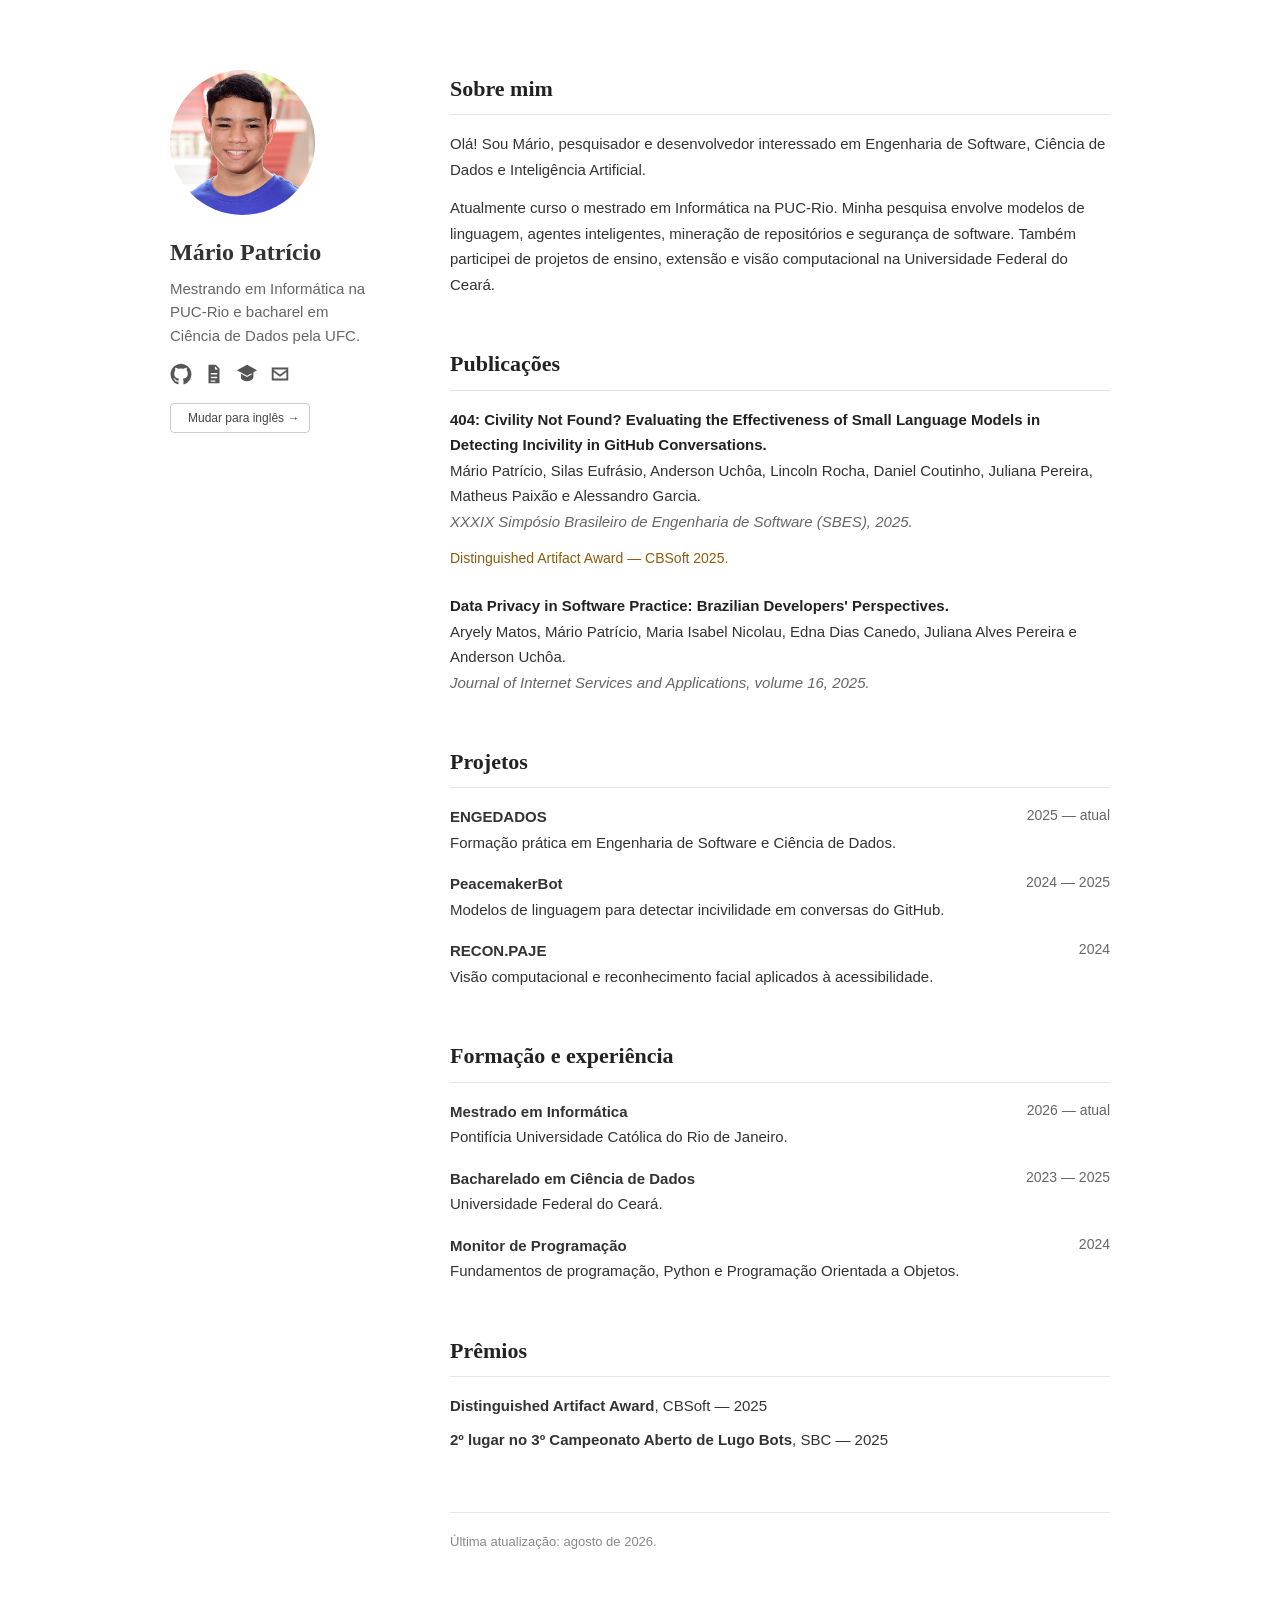
==== index.html @ 9e2ba88b "add personal website" ====
<!doctype html><html lang="pt-BR"><head><meta charset="UTF-8"><meta name="viewport" content="width=device-width,initial-scale=1"><meta name="description" content="Página acadêmica de Mário Patrício — Engenharia de Software, Ciência de Dados e Inteligência Artificial."><meta property="og:title" content="Mário Patrício"><meta property="og:description" content="Pesquisa em Engenharia de Software, Ciência de Dados e Inteligência Artificial."><meta property="og:type" content="website"><meta property="og:image" content="https://avatars.githubusercontent.com/u/122322631?v=4"><title>Mário Patrício</title><link rel="stylesheet" href="styles.css"></head><body>
<a class="skip-link" href="#conteudo">Ir para o conteúdo</a><div class="page"><aside class="profile"><img src="https://avatars.githubusercontent.com/u/122322631?v=4" alt="Mário Patrício"><h1>Mário Patrício</h1><p>Mestrando em Informática na PUC-Rio e bacharel em Ciência de Dados pela UFC.</p>
<nav class="social-links" aria-label="Contato e perfis"><a href="https://github.com/MarioJOP" target="_blank" rel="noreferrer" title="GitHub" aria-label="GitHub"><svg viewBox="0 0 24 24" aria-hidden="true"><path d="M12 .7a11.5 11.5 0 0 0-3.6 22.4c.6.1.8-.2.8-.6v-2.2c-3.3.7-4-1.4-4-1.4-.5-1.4-1.3-1.7-1.3-1.7-1.1-.7.1-.7.1-.7 1.2.1 1.8 1.2 1.8 1.2 1.1 1.8 2.8 1.3 3.5 1 .1-.8.4-1.3.8-1.6-2.7-.3-5.5-1.3-5.5-5.7 0-1.3.5-2.3 1.2-3.1-.1-.3-.5-1.6.1-3.1 0 0 1-.3 3.2 1.2a11 11 0 0 1 5.8 0c2.2-1.5 3.2-1.2 3.2-1.2.6 1.5.2 2.8.1 3.1.8.8 1.2 1.8 1.2 3.1 0 4.4-2.8 5.4-5.5 5.7.4.4.8 1.1.8 2.2v3.2c0 .4.2.7.8.6A11.5 11.5 0 0 0 12 .7Z"/></svg></a><a href="http://lattes.cnpq.br/2227344571389690" target="_blank" rel="noreferrer" title="Currículo Lattes" aria-label="Currículo Lattes"><svg viewBox="0 0 24 24" aria-hidden="true"><path d="M6 2h8l4 4v16H6V2Zm7 1.5V7h3.5L13 3.5ZM8.5 11v1.5h7V11h-7Zm0 4v1.5h7V15h-7Zm0 4v1.5h5V19h-5Z"/></svg></a><a href="https://scholar.google.com.br/citations?user=o0-w3YAAAAAJ&amp;hl=pt-BR" target="_blank" rel="noreferrer" title="Google Scholar" aria-label="Google Scholar"><svg viewBox="0 0 24 24" aria-hidden="true"><path d="m12 2 11 6-4 2.2V16h-2v-4.7L12 14 1 8l11-6Zm-6.5 9.8L12 15.3l6.5-3.5V17c-1.7 2-3.9 3-6.5 3s-4.8-1-6.5-3v-5.2Z"/></svg></a><a href="mailto:mariopatricio599@gmail.com" title="E-mail" aria-label="Enviar e-mail"><svg viewBox="0 0 24 24" aria-hidden="true"><path d="M3 5h18v14H3V5Zm2 2v.5l7 5 7-5V7H5Zm14 10V9.9l-7 5-7-5V17h14Z"/></svg></a></nav><a class="language" href="en/index.html" lang="en">English version</a></aside>
<main id="conteudo"><section><h2>Sobre mim</h2><p>Olá! Sou Mário, pesquisador e desenvolvedor interessado em Engenharia de Software, Ciência de Dados e Inteligência Artificial.</p><p>Atualmente curso o mestrado em Informática na PUC-Rio. Minha pesquisa envolve modelos de linguagem, agentes inteligentes, mineração de repositórios e segurança de software. Também participei de projetos de ensino, extensão e visão computacional na Universidade Federal do Ceará.</p></section>
<section><h2>Publicações</h2><article class="item"><p><strong>404: Civility Not Found? Evaluating the Effectiveness of Small Language Models in Detecting Incivility in GitHub Conversations.</strong><br>Mário Patrício, Silas Eufrásio, Anderson Uchôa, Lincoln Rocha, Daniel Coutinho, Juliana Pereira, Matheus Paixão e Alessandro Garcia.<br><em>XXXIX Simpósio Brasileiro de Engenharia de Software (SBES), 2025.</em></p><p class="note">Distinguished Artifact Award — CBSoft 2025.</p></article><article class="item"><p><strong>Data Privacy in Software Practice: Brazilian Developers' Perspectives.</strong><br>Aryely Matos, Mário Patrício, Maria Isabel Nicolau, Edna Dias Canedo, Juliana Alves Pereira e Anderson Uchôa.<br><em>Journal of Internet Services and Applications, volume 16, 2025.</em></p></article></section>
<section><h2>Projetos</h2><ul class="entries"><li><strong>ENGEDADOS</strong> <span>2025 — atual</span><br>Formação prática em Engenharia de Software e Ciência de Dados.</li><li><strong>PeacemakerBot</strong> <span>2024 — 2025</span><br>Modelos de linguagem para detectar incivilidade em conversas do GitHub.</li><li><strong>RECON.PAJE</strong> <span>2024</span><br>Visão computacional e reconhecimento facial aplicados à acessibilidade.</li></ul></section>
<section><h2>Formação e experiência</h2><ul class="entries"><li><strong>Mestrado em Informática</strong> <span>2026 — atual</span><br>Pontifícia Universidade Católica do Rio de Janeiro.</li><li><strong>Bacharelado em Ciência de Dados</strong> <span>2023 — 2025</span><br>Universidade Federal do Ceará.</li><li><strong>Monitor de Programação</strong> <span>2024</span><br>Fundamentos de programação, Python e Programação Orientada a Objetos.</li></ul></section><section><h2>Prêmios</h2><ul class="entries compact"><li><strong>Distinguished Artifact Award</strong>, CBSoft — 2025</li><li><strong>2º lugar no 3º Campeonato Aberto de Lugo Bots</strong>, SBC — 2025</li></ul></section><footer>Última atualização: agosto de 2026.</footer></main></div></body></html>
---- styles.css ----
:root{--text:#333;--muted:#666;--line:#e5e5e5;--link:#276999}*{box-sizing:border-box}body{margin:0;background:#fff;color:var(--text);font-family:-apple-system,BlinkMacSystemFont,"Segoe UI",Arial,sans-serif;font-size:15px;line-height:1.7}a{color:var(--link);text-decoration:none}a:hover{text-decoration:underline}.skip-link{position:absolute;left:-9999px}.skip-link:focus{left:1rem;top:1rem;background:#fff;padding:.5rem}.page{width:min(940px,calc(100% - 40px));margin:70px auto;display:grid;grid-template-columns:210px 1fr;gap:70px;align-items:start}.profile{position:sticky;top:50px}.profile>img{content:url("data/JER_8823_corte.jpg");display:block;width:145px;height:145px;border-radius:50%;object-fit:cover;margin-bottom:22px}.profile h1{margin:0 0 10px;font-family:Georgia,"Times New Roman",serif;font-size:24px;line-height:1.25}.profile p{color:var(--muted);line-height:1.55;margin:0 0 16px}.social-links{display:flex;align-items:center;gap:11px}.social-links a{display:inline-flex;width:22px;height:22px;color:#555}.social-links a:hover{color:var(--link);text-decoration:none}.social-links svg{width:100%;height:100%;fill:currentColor}.language{display:inline-flex;align-items:center;gap:7px;margin-top:18px;padding:7px 10px;border:1px solid #ccc;border-radius:4px;background:#fff;color:#444;font-size:0;line-height:1.2;cursor:pointer}.language::after{content:"Mudar para inglês  →";font-size:12px;font-weight:500}.language:hover{border-color:var(--link);color:var(--link);background:#f8fafb;text-decoration:none}.language:focus-visible{outline:2px solid var(--link);outline-offset:2px}html[lang="en"] .language::after{content:"Switch to Portuguese  →"}main{min-width:0}section{margin-bottom:48px}h2{margin:0 0 16px;padding-bottom:7px;border-bottom:1px solid var(--line);font-family:Georgia,"Times New Roman",serif;font-size:22px;color:#222}p{margin:0 0 13px}.item{margin-bottom:22px}.item strong{color:#222}.item em{color:var(--muted)}.note{color:#8a5c10;font-size:14px}ul{margin:0;padding-left:20px}li{margin-bottom:13px}.entries{list-style:none;padding:0}.entries li{margin-bottom:16px}.entries span{float:right;color:var(--muted);font-size:14px}.entries.compact li{margin-bottom:8px}footer{margin-top:60px;padding-top:18px;border-top:1px solid var(--line);color:#888;font-size:13px}@media(max-width:700px){.page{margin:35px auto;grid-template-columns:1fr;gap:45px}.profile{position:static}.profile>img{width:120px;height:120px}}@media(max-width:430px){.page{width:min(100% - 28px,940px)}.entries span{float:none;display:block}}
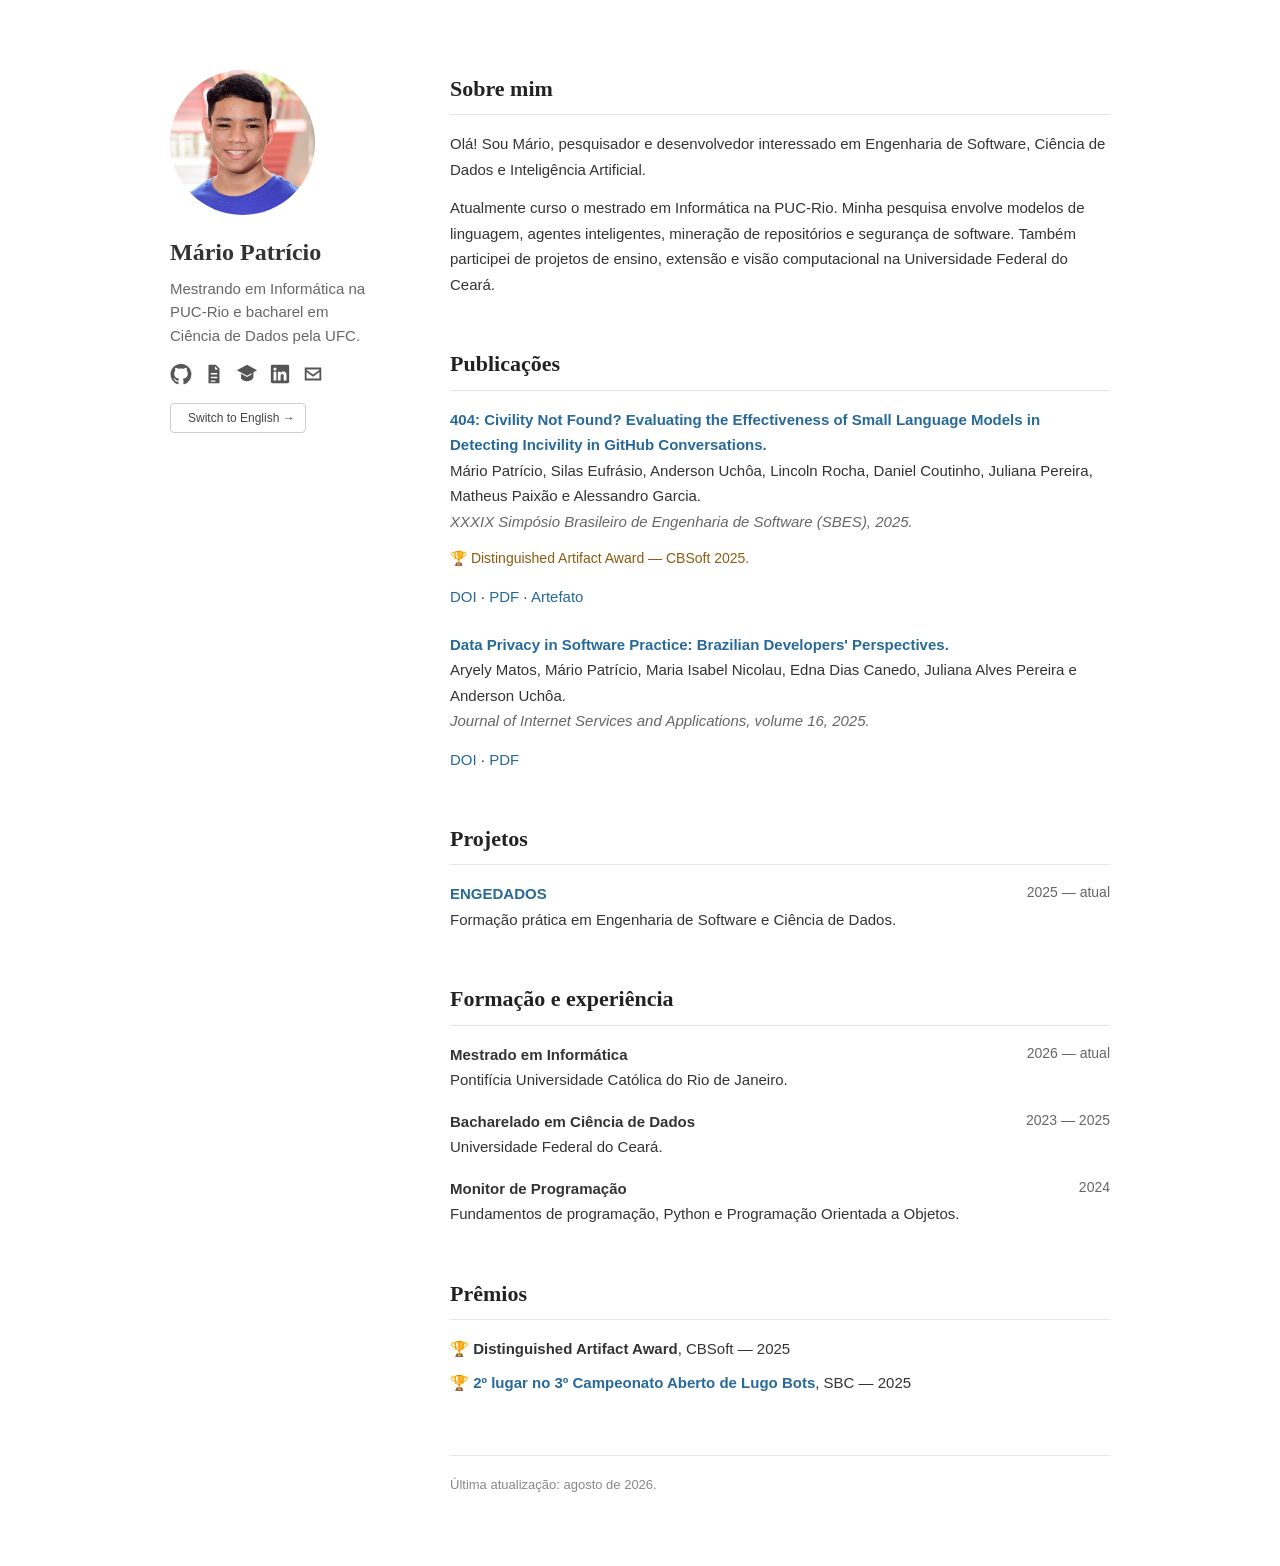
==== commit e708ef66: "Add LinkedIn profile link Co-Authored-By: Claude Opus 5 <noreply@anthropic.com>" ====
--- a/index.html
+++ b/index.html
@@ -1,7 +1,7 @@
 <!doctype html><html lang="pt-BR"><head><meta charset="UTF-8"><meta name="viewport" content="width=device-width,initial-scale=1"><meta name="description" content="Página acadêmica de Mário Patrício — Engenharia de Software, Ciência de Dados e Inteligência Artificial."><meta property="og:title" content="Mário Patrício"><meta property="og:description" content="Pesquisa em Engenharia de Software, Ciência de Dados e Inteligência Artificial."><meta property="og:type" content="website"><meta property="og:image" content="https://avatars.githubusercontent.com/u/122322631?v=4"><title>Mário Patrício</title><link rel="stylesheet" href="styles.css"></head><body>
 <a class="skip-link" href="#conteudo">Ir para o conteúdo</a><div class="page"><aside class="profile"><img src="https://avatars.githubusercontent.com/u/122322631?v=4" alt="Mário Patrício"><h1>Mário Patrício</h1><p>Mestrando em Informática na PUC-Rio e bacharel em Ciência de Dados pela UFC.</p>
-<nav class="social-links" aria-label="Contato e perfis"><a href="https://github.com/MarioJOP" target="_blank" rel="noreferrer" title="GitHub" aria-label="GitHub"><svg viewBox="0 0 24 24" aria-hidden="true"><path d="M12 .7a11.5 11.5 0 0 0-3.6 22.4c.6.1.8-.2.8-.6v-2.2c-3.3.7-4-1.4-4-1.4-.5-1.4-1.3-1.7-1.3-1.7-1.1-.7.1-.7.1-.7 1.2.1 1.8 1.2 1.8 1.2 1.1 1.8 2.8 1.3 3.5 1 .1-.8.4-1.3.8-1.6-2.7-.3-5.5-1.3-5.5-5.7 0-1.3.5-2.3 1.2-3.1-.1-.3-.5-1.6.1-3.1 0 0 1-.3 3.2 1.2a11 11 0 0 1 5.8 0c2.2-1.5 3.2-1.2 3.2-1.2.6 1.5.2 2.8.1 3.1.8.8 1.2 1.8 1.2 3.1 0 4.4-2.8 5.4-5.5 5.7.4.4.8 1.1.8 2.2v3.2c0 .4.2.7.8.6A11.5 11.5 0 0 0 12 .7Z"/></svg></a><a href="http://lattes.cnpq.br/2227344571389690" target="_blank" rel="noreferrer" title="Currículo Lattes" aria-label="Currículo Lattes"><svg viewBox="0 0 24 24" aria-hidden="true"><path d="M6 2h8l4 4v16H6V2Zm7 1.5V7h3.5L13 3.5ZM8.5 11v1.5h7V11h-7Zm0 4v1.5h7V15h-7Zm0 4v1.5h5V19h-5Z"/></svg></a><a href="https://scholar.google.com.br/citations?user=o0-w3YAAAAAJ&amp;hl=pt-BR" target="_blank" rel="noreferrer" title="Google Scholar" aria-label="Google Scholar"><svg viewBox="0 0 24 24" aria-hidden="true"><path d="m12 2 11 6-4 2.2V16h-2v-4.7L12 14 1 8l11-6Zm-6.5 9.8L12 15.3l6.5-3.5V17c-1.7 2-3.9 3-6.5 3s-4.8-1-6.5-3v-5.2Z"/></svg></a><a href="mailto:mariopatricio599@gmail.com" title="E-mail" aria-label="Enviar e-mail"><svg viewBox="0 0 24 24" aria-hidden="true"><path d="M3 5h18v14H3V5Zm2 2v.5l7 5 7-5V7H5Zm14 10V9.9l-7 5-7-5V17h14Z"/></svg></a></nav><a class="language" href="en/index.html" lang="en">English version</a></aside>
+<nav class="social-links" aria-label="Contato e perfis"><a href="https://github.com/MarioJOP" target="_blank" rel="noreferrer" title="GitHub" aria-label="GitHub"><svg viewBox="0 0 24 24" aria-hidden="true"><path d="M12 .7a11.5 11.5 0 0 0-3.6 22.4c.6.1.8-.2.8-.6v-2.2c-3.3.7-4-1.4-4-1.4-.5-1.4-1.3-1.7-1.3-1.7-1.1-.7.1-.7.1-.7 1.2.1 1.8 1.2 1.8 1.2 1.1 1.8 2.8 1.3 3.5 1 .1-.8.4-1.3.8-1.6-2.7-.3-5.5-1.3-5.5-5.7 0-1.3.5-2.3 1.2-3.1-.1-.3-.5-1.6.1-3.1 0 0 1-.3 3.2 1.2a11 11 0 0 1 5.8 0c2.2-1.5 3.2-1.2 3.2-1.2.6 1.5.2 2.8.1 3.1.8.8 1.2 1.8 1.2 3.1 0 4.4-2.8 5.4-5.5 5.7.4.4.8 1.1.8 2.2v3.2c0 .4.2.7.8.6A11.5 11.5 0 0 0 12 .7Z"/></svg></a><a href="http://lattes.cnpq.br/2227344571389690" target="_blank" rel="noreferrer" title="Currículo Lattes" aria-label="Currículo Lattes"><svg viewBox="0 0 24 24" aria-hidden="true"><path d="M6 2h8l4 4v16H6V2Zm7 1.5V7h3.5L13 3.5ZM8.5 11v1.5h7V11h-7Zm0 4v1.5h7V15h-7Zm0 4v1.5h5V19h-5Z"/></svg></a><a href="https://scholar.google.com.br/citations?user=o0-w3YAAAAAJ&amp;hl=pt-BR" target="_blank" rel="noreferrer" title="Google Scholar" aria-label="Google Scholar"><svg viewBox="0 0 24 24" aria-hidden="true"><path d="m12 2 11 6-4 2.2V16h-2v-4.7L12 14 1 8l11-6Zm-6.5 9.8L12 15.3l6.5-3.5V17c-1.7 2-3.9 3-6.5 3s-4.8-1-6.5-3v-5.2Z"/></svg></a><a href="https://www.linkedin.com/in/marioopj47852/" target="_blank" rel="noreferrer" title="LinkedIn" aria-label="LinkedIn"><svg viewBox="0 0 24 24" aria-hidden="true"><path d="M20.4 2H3.6A1.6 1.6 0 0 0 2 3.6v16.8A1.6 1.6 0 0 0 3.6 22h16.8a1.6 1.6 0 0 0 1.6-1.6V3.6A1.6 1.6 0 0 0 20.4 2ZM8 19H5V9.5h3V19ZM6.5 8.2a1.7 1.7 0 1 1 0-3.4 1.7 1.7 0 0 1 0 3.4ZM19 19h-3v-4.6c0-1.1 0-2.5-1.5-2.5S12.7 13 12.7 14.3V19h-3V9.5h2.9v1.3h.1a3.2 3.2 0 0 1 2.8-1.5c3 0 3.6 2 3.6 4.5V19Z"/></svg></a><a href="mailto:mariopatricio599@gmail.com" title="E-mail" aria-label="Enviar e-mail"><svg viewBox="0 0 24 24" aria-hidden="true"><path d="M3 5h18v14H3V5Zm2 2v.5l7 5 7-5V7H5Zm14 10V9.9l-7 5-7-5V17h14Z"/></svg></a></nav><a class="language" href="en/index.html" lang="en">English version</a></aside>
 <main id="conteudo"><section><h2>Sobre mim</h2><p>Olá! Sou Mário, pesquisador e desenvolvedor interessado em Engenharia de Software, Ciência de Dados e Inteligência Artificial.</p><p>Atualmente curso o mestrado em Informática na PUC-Rio. Minha pesquisa envolve modelos de linguagem, agentes inteligentes, mineração de repositórios e segurança de software. Também participei de projetos de ensino, extensão e visão computacional na Universidade Federal do Ceará.</p></section>
-<section><h2>Publicações</h2><article class="item"><p><strong>404: Civility Not Found? Evaluating the Effectiveness of Small Language Models in Detecting Incivility in GitHub Conversations.</strong><br>Mário Patrício, Silas Eufrásio, Anderson Uchôa, Lincoln Rocha, Daniel Coutinho, Juliana Pereira, Matheus Paixão e Alessandro Garcia.<br><em>XXXIX Simpósio Brasileiro de Engenharia de Software (SBES), 2025.</em></p><p class="note">Distinguished Artifact Award — CBSoft 2025.</p></article><article class="item"><p><strong>Data Privacy in Software Practice: Brazilian Developers' Perspectives.</strong><br>Aryely Matos, Mário Patrício, Maria Isabel Nicolau, Edna Dias Canedo, Juliana Alves Pereira e Anderson Uchôa.<br><em>Journal of Internet Services and Applications, volume 16, 2025.</em></p></article></section>
-<section><h2>Projetos</h2><ul class="entries"><li><strong>ENGEDADOS</strong> <span>2025 — atual</span><br>Formação prática em Engenharia de Software e Ciência de Dados.</li><li><strong>PeacemakerBot</strong> <span>2024 — 2025</span><br>Modelos de linguagem para detectar incivilidade em conversas do GitHub.</li><li><strong>RECON.PAJE</strong> <span>2024</span><br>Visão computacional e reconhecimento facial aplicados à acessibilidade.</li></ul></section>
-<section><h2>Formação e experiência</h2><ul class="entries"><li><strong>Mestrado em Informática</strong> <span>2026 — atual</span><br>Pontifícia Universidade Católica do Rio de Janeiro.</li><li><strong>Bacharelado em Ciência de Dados</strong> <span>2023 — 2025</span><br>Universidade Federal do Ceará.</li><li><strong>Monitor de Programação</strong> <span>2024</span><br>Fundamentos de programação, Python e Programação Orientada a Objetos.</li></ul></section><section><h2>Prêmios</h2><ul class="entries compact"><li><strong>Distinguished Artifact Award</strong>, CBSoft — 2025</li><li><strong>2º lugar no 3º Campeonato Aberto de Lugo Bots</strong>, SBC — 2025</li></ul></section><footer>Última atualização: agosto de 2026.</footer></main></div></body></html>
+<section><h2>Publicações</h2><article class="item"><p><strong><a href="https://doi.org/10.5753/sbes.2025.9933" target="_blank" rel="noreferrer">404: Civility Not Found? Evaluating the Effectiveness of Small Language Models in Detecting Incivility in GitHub Conversations.</a></strong><br>Mário Patrício, Silas Eufrásio, Anderson Uchôa, Lincoln Rocha, Daniel Coutinho, Juliana Pereira, Matheus Paixão e Alessandro Garcia.<br><em>XXXIX Simpósio Brasileiro de Engenharia de Software (SBES), 2025.</em></p><p class="note">🏆 Distinguished Artifact Award — CBSoft 2025.</p><p class="links"><a href="https://doi.org/10.5753/sbes.2025.9933" target="_blank" rel="noreferrer">DOI</a> · <a href="https://sol.sbc.org.br/index.php/sbes/article/download/37008/36793" target="_blank" rel="noreferrer">PDF</a> · <a href="https://doi.org/10.5281/zenodo.16998718" target="_blank" rel="noreferrer">Artefato</a></p></article><article class="item"><p><strong><a href="https://doi.org/10.5753/jisa.2025.5302" target="_blank" rel="noreferrer">Data Privacy in Software Practice: Brazilian Developers' Perspectives.</a></strong><br>Aryely Matos, Mário Patrício, Maria Isabel Nicolau, Edna Dias Canedo, Juliana Alves Pereira e Anderson Uchôa.<br><em>Journal of Internet Services and Applications, volume 16, 2025.</em></p><p class="links"><a href="https://doi.org/10.5753/jisa.2025.5302" target="_blank" rel="noreferrer">DOI</a> · <a href="https://journals-sol.sbc.org.br/index.php/jisa/article/download/5302/3267" target="_blank" rel="noreferrer">PDF</a></p></article></section>
+<section><h2>Projetos</h2><ul class="entries"><li><strong><a href="https://github.com/ENGEDADOS" target="_blank" rel="noreferrer">ENGEDADOS</a></strong> <span>2025 — atual</span><br>Formação prática em Engenharia de Software e Ciência de Dados.</li></ul></section>
+<section><h2>Formação e experiência</h2><ul class="entries"><li><strong>Mestrado em Informática</strong> <span>2026 — atual</span><br>Pontifícia Universidade Católica do Rio de Janeiro.</li><li><strong>Bacharelado em Ciência de Dados</strong> <span>2023 — 2025</span><br>Universidade Federal do Ceará.</li><li><strong>Monitor de Programação</strong> <span>2024</span><br>Fundamentos de programação, Python e Programação Orientada a Objetos.</li></ul></section><section><h2>Prêmios</h2><ul class="entries compact"><li>🏆 <strong>Distinguished Artifact Award</strong>, CBSoft — 2025</li><li>🏆 <strong><a href="https://lugobots.ai/tournaments/2025/open/results" target="_blank" rel="noreferrer">2º lugar no 3º Campeonato Aberto de Lugo Bots</a></strong>, SBC — 2025</li></ul></section><footer>Última atualização: agosto de 2026.</footer></main></div></body></html>
--- a/styles.css
+++ b/styles.css
@@ -1 +1 @@
-:root{--text:#333;--muted:#666;--line:#e5e5e5;--link:#276999}*{box-sizing:border-box}body{margin:0;background:#fff;color:var(--text);font-family:-apple-system,BlinkMacSystemFont,"Segoe UI",Arial,sans-serif;font-size:15px;line-height:1.7}a{color:var(--link);text-decoration:none}a:hover{text-decoration:underline}.skip-link{position:absolute;left:-9999px}.skip-link:focus{left:1rem;top:1rem;background:#fff;padding:.5rem}.page{width:min(940px,calc(100% - 40px));margin:70px auto;display:grid;grid-template-columns:210px 1fr;gap:70px;align-items:start}.profile{position:sticky;top:50px}.profile>img{content:url("data/JER_8823_corte.jpg");display:block;width:145px;height:145px;border-radius:50%;object-fit:cover;margin-bottom:22px}.profile h1{margin:0 0 10px;font-family:Georgia,"Times New Roman",serif;font-size:24px;line-height:1.25}.profile p{color:var(--muted);line-height:1.55;margin:0 0 16px}.social-links{display:flex;align-items:center;gap:11px}.social-links a{display:inline-flex;width:22px;height:22px;color:#555}.social-links a:hover{color:var(--link);text-decoration:none}.social-links svg{width:100%;height:100%;fill:currentColor}.language{display:inline-flex;align-items:center;gap:7px;margin-top:18px;padding:7px 10px;border:1px solid #ccc;border-radius:4px;background:#fff;color:#444;font-size:0;line-height:1.2;cursor:pointer}.language::after{content:"Mudar para inglês  →";font-size:12px;font-weight:500}.language:hover{border-color:var(--link);color:var(--link);background:#f8fafb;text-decoration:none}.language:focus-visible{outline:2px solid var(--link);outline-offset:2px}html[lang="en"] .language::after{content:"Switch to Portuguese  →"}main{min-width:0}section{margin-bottom:48px}h2{margin:0 0 16px;padding-bottom:7px;border-bottom:1px solid var(--line);font-family:Georgia,"Times New Roman",serif;font-size:22px;color:#222}p{margin:0 0 13px}.item{margin-bottom:22px}.item strong{color:#222}.item em{color:var(--muted)}.note{color:#8a5c10;font-size:14px}ul{margin:0;padding-left:20px}li{margin-bottom:13px}.entries{list-style:none;padding:0}.entries li{margin-bottom:16px}.entries span{float:right;color:var(--muted);font-size:14px}.entries.compact li{margin-bottom:8px}footer{margin-top:60px;padding-top:18px;border-top:1px solid var(--line);color:#888;font-size:13px}@media(max-width:700px){.page{margin:35px auto;grid-template-columns:1fr;gap:45px}.profile{position:static}.profile>img{width:120px;height:120px}}@media(max-width:430px){.page{width:min(100% - 28px,940px)}.entries span{float:none;display:block}}
+:root{--text:#333;--muted:#666;--line:#e5e5e5;--link:#276999}*{box-sizing:border-box}body{margin:0;background:#fff;color:var(--text);font-family:-apple-system,BlinkMacSystemFont,"Segoe UI",Arial,sans-serif;font-size:15px;line-height:1.7}a{color:var(--link);text-decoration:none}a:hover{text-decoration:underline}.skip-link{position:absolute;left:-9999px}.skip-link:focus{left:1rem;top:1rem;background:#fff;padding:.5rem}.page{width:min(940px,calc(100% - 40px));margin:70px auto;display:grid;grid-template-columns:210px 1fr;gap:70px;align-items:start}.profile{position:sticky;top:50px}.profile>img{content:url("data/JER_8823_corte.jpg");display:block;width:145px;height:145px;border-radius:50%;object-fit:cover;margin-bottom:22px}.profile h1{margin:0 0 10px;font-family:Georgia,"Times New Roman",serif;font-size:24px;line-height:1.25}.profile p{color:var(--muted);line-height:1.55;margin:0 0 16px}.social-links{display:flex;align-items:center;gap:11px}.social-links a{display:inline-flex;width:22px;height:22px;color:#555}.social-links a:hover{color:var(--link);text-decoration:none}.social-links svg{width:100%;height:100%;fill:currentColor}.language{display:inline-flex;align-items:center;gap:7px;margin-top:18px;padding:7px 10px;border:1px solid #ccc;border-radius:4px;background:#fff;color:#444;font-size:0;line-height:1.2;cursor:pointer}.language::after{content:"Switch to English  →";font-size:12px;font-weight:500}.language:hover{border-color:var(--link);color:var(--link);background:#f8fafb;text-decoration:none}.language:focus-visible{outline:2px solid var(--link);outline-offset:2px}html[lang="en"] .language::after{content:"Mudar para português  →"}main{min-width:0}section{margin-bottom:48px}h2{margin:0 0 16px;padding-bottom:7px;border-bottom:1px solid var(--line);font-family:Georgia,"Times New Roman",serif;font-size:22px;color:#222}p{margin:0 0 13px}.item{margin-bottom:22px}.item strong{color:#222}.item em{color:var(--muted)}.note{color:#8a5c10;font-size:14px}ul{margin:0;padding-left:20px}li{margin-bottom:13px}.entries{list-style:none;padding:0}.entries li{margin-bottom:16px}.entries span{float:right;color:var(--muted);font-size:14px}.entries.compact li{margin-bottom:8px}footer{margin-top:60px;padding-top:18px;border-top:1px solid var(--line);color:#888;font-size:13px}@media(max-width:700px){.page{margin:35px auto;grid-template-columns:1fr;gap:45px}.profile{position:static}.profile>img{width:120px;height:120px}}@media(max-width:430px){.page{width:min(100% - 28px,940px)}.entries span{float:none;display:block}}
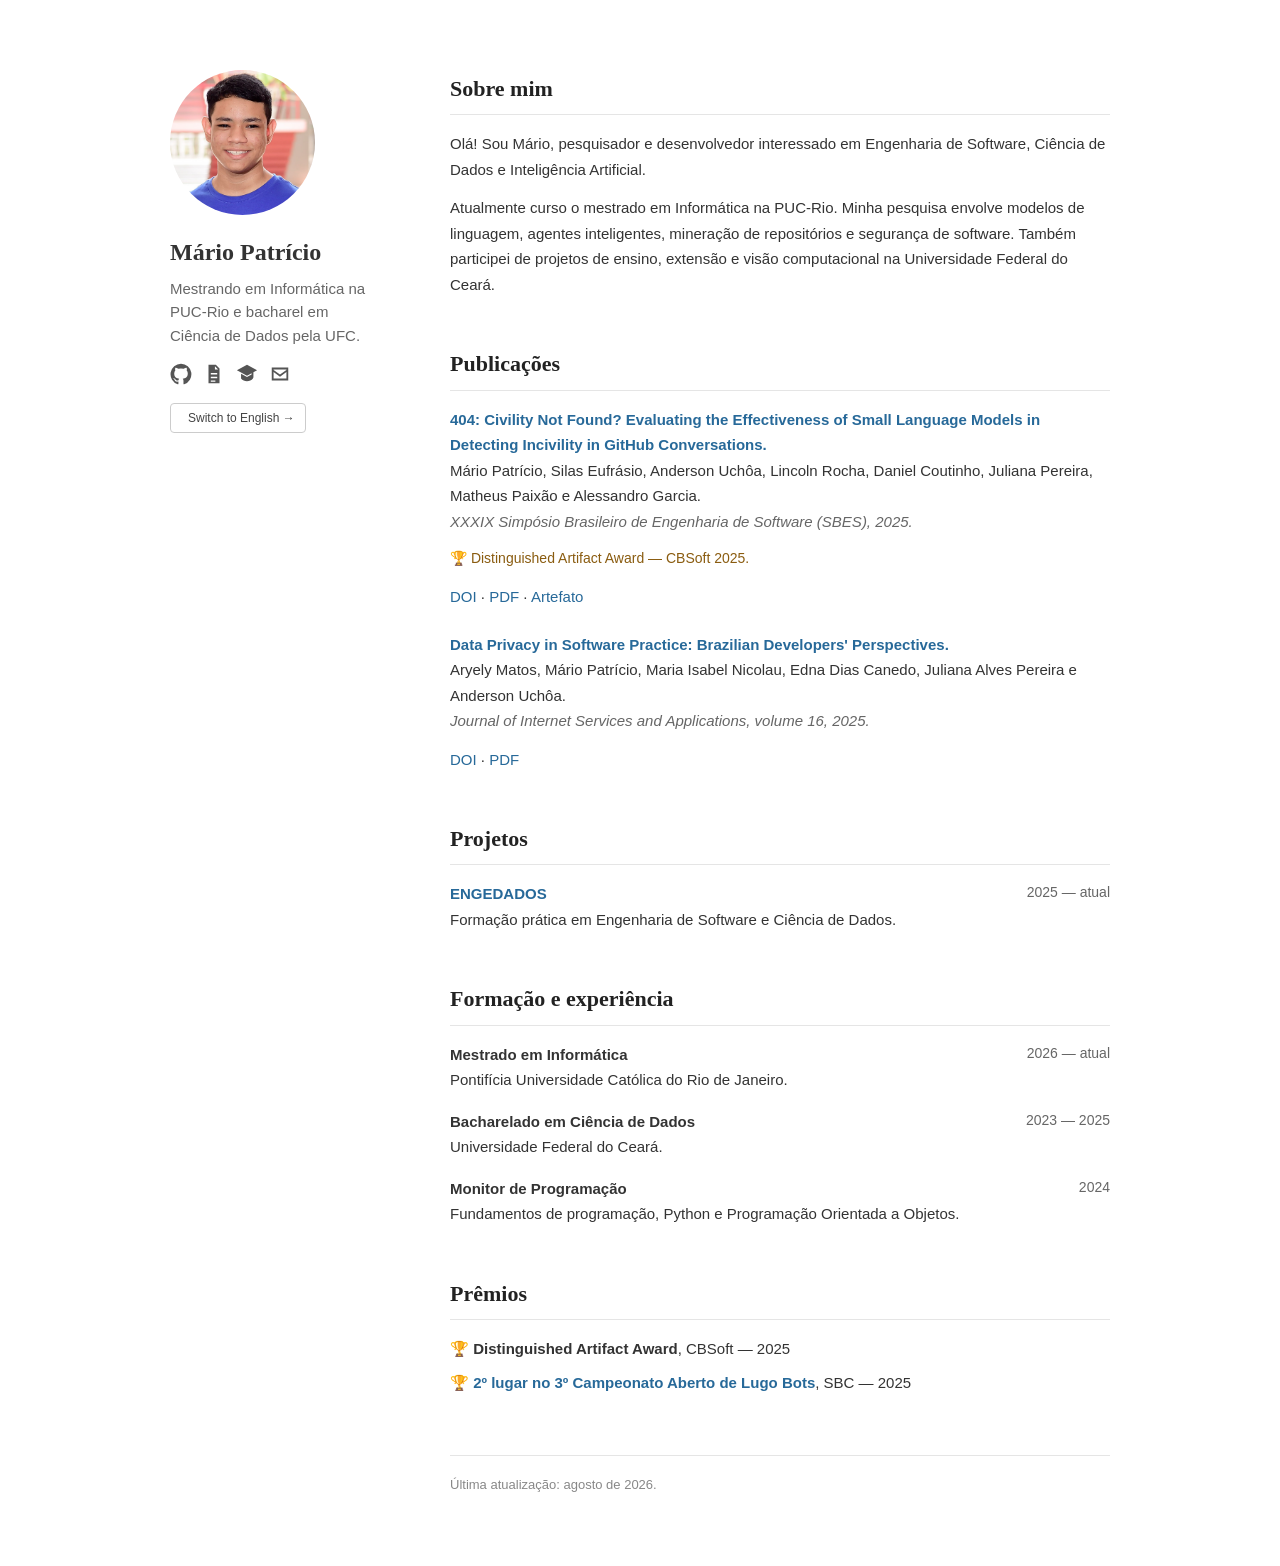
==== commit 938ffda1: "Add trophy emoji to awards Co-Authored-By: Claude Opus 5 <noreply@anthropic.com>" ====
--- a/index.html
+++ b/index.html
@@ -1,6 +1,6 @@
 <!doctype html><html lang="pt-BR"><head><meta charset="UTF-8"><meta name="viewport" content="width=device-width,initial-scale=1"><meta name="description" content="Página acadêmica de Mário Patrício — Engenharia de Software, Ciência de Dados e Inteligência Artificial."><meta property="og:title" content="Mário Patrício"><meta property="og:description" content="Pesquisa em Engenharia de Software, Ciência de Dados e Inteligência Artificial."><meta property="og:type" content="website"><meta property="og:image" content="https://avatars.githubusercontent.com/u/122322631?v=4"><title>Mário Patrício</title><link rel="stylesheet" href="styles.css"></head><body>
 <a class="skip-link" href="#conteudo">Ir para o conteúdo</a><div class="page"><aside class="profile"><img src="https://avatars.githubusercontent.com/u/122322631?v=4" alt="Mário Patrício"><h1>Mário Patrício</h1><p>Mestrando em Informática na PUC-Rio e bacharel em Ciência de Dados pela UFC.</p>
-<nav class="social-links" aria-label="Contato e perfis"><a href="https://github.com/MarioJOP" target="_blank" rel="noreferrer" title="GitHub" aria-label="GitHub"><svg viewBox="0 0 24 24" aria-hidden="true"><path d="M12 .7a11.5 11.5 0 0 0-3.6 22.4c.6.1.8-.2.8-.6v-2.2c-3.3.7-4-1.4-4-1.4-.5-1.4-1.3-1.7-1.3-1.7-1.1-.7.1-.7.1-.7 1.2.1 1.8 1.2 1.8 1.2 1.1 1.8 2.8 1.3 3.5 1 .1-.8.4-1.3.8-1.6-2.7-.3-5.5-1.3-5.5-5.7 0-1.3.5-2.3 1.2-3.1-.1-.3-.5-1.6.1-3.1 0 0 1-.3 3.2 1.2a11 11 0 0 1 5.8 0c2.2-1.5 3.2-1.2 3.2-1.2.6 1.5.2 2.8.1 3.1.8.8 1.2 1.8 1.2 3.1 0 4.4-2.8 5.4-5.5 5.7.4.4.8 1.1.8 2.2v3.2c0 .4.2.7.8.6A11.5 11.5 0 0 0 12 .7Z"/></svg></a><a href="http://lattes.cnpq.br/2227344571389690" target="_blank" rel="noreferrer" title="Currículo Lattes" aria-label="Currículo Lattes"><svg viewBox="0 0 24 24" aria-hidden="true"><path d="M6 2h8l4 4v16H6V2Zm7 1.5V7h3.5L13 3.5ZM8.5 11v1.5h7V11h-7Zm0 4v1.5h7V15h-7Zm0 4v1.5h5V19h-5Z"/></svg></a><a href="https://scholar.google.com.br/citations?user=o0-w3YAAAAAJ&amp;hl=pt-BR" target="_blank" rel="noreferrer" title="Google Scholar" aria-label="Google Scholar"><svg viewBox="0 0 24 24" aria-hidden="true"><path d="m12 2 11 6-4 2.2V16h-2v-4.7L12 14 1 8l11-6Zm-6.5 9.8L12 15.3l6.5-3.5V17c-1.7 2-3.9 3-6.5 3s-4.8-1-6.5-3v-5.2Z"/></svg></a><a href="https://www.linkedin.com/in/marioopj47852/" target="_blank" rel="noreferrer" title="LinkedIn" aria-label="LinkedIn"><svg viewBox="0 0 24 24" aria-hidden="true"><path d="M20.4 2H3.6A1.6 1.6 0 0 0 2 3.6v16.8A1.6 1.6 0 0 0 3.6 22h16.8a1.6 1.6 0 0 0 1.6-1.6V3.6A1.6 1.6 0 0 0 20.4 2ZM8 19H5V9.5h3V19ZM6.5 8.2a1.7 1.7 0 1 1 0-3.4 1.7 1.7 0 0 1 0 3.4ZM19 19h-3v-4.6c0-1.1 0-2.5-1.5-2.5S12.7 13 12.7 14.3V19h-3V9.5h2.9v1.3h.1a3.2 3.2 0 0 1 2.8-1.5c3 0 3.6 2 3.6 4.5V19Z"/></svg></a><a href="mailto:mariopatricio599@gmail.com" title="E-mail" aria-label="Enviar e-mail"><svg viewBox="0 0 24 24" aria-hidden="true"><path d="M3 5h18v14H3V5Zm2 2v.5l7 5 7-5V7H5Zm14 10V9.9l-7 5-7-5V17h14Z"/></svg></a></nav><a class="language" href="en/index.html" lang="en">English version</a></aside>
+<nav class="social-links" aria-label="Contato e perfis"><a href="https://github.com/MarioJOP" target="_blank" rel="noreferrer" title="GitHub" aria-label="GitHub"><svg viewBox="0 0 24 24" aria-hidden="true"><path d="M12 .7a11.5 11.5 0 0 0-3.6 22.4c.6.1.8-.2.8-.6v-2.2c-3.3.7-4-1.4-4-1.4-.5-1.4-1.3-1.7-1.3-1.7-1.1-.7.1-.7.1-.7 1.2.1 1.8 1.2 1.8 1.2 1.1 1.8 2.8 1.3 3.5 1 .1-.8.4-1.3.8-1.6-2.7-.3-5.5-1.3-5.5-5.7 0-1.3.5-2.3 1.2-3.1-.1-.3-.5-1.6.1-3.1 0 0 1-.3 3.2 1.2a11 11 0 0 1 5.8 0c2.2-1.5 3.2-1.2 3.2-1.2.6 1.5.2 2.8.1 3.1.8.8 1.2 1.8 1.2 3.1 0 4.4-2.8 5.4-5.5 5.7.4.4.8 1.1.8 2.2v3.2c0 .4.2.7.8.6A11.5 11.5 0 0 0 12 .7Z"/></svg></a><a href="http://lattes.cnpq.br/2227344571389690" target="_blank" rel="noreferrer" title="Currículo Lattes" aria-label="Currículo Lattes"><svg viewBox="0 0 24 24" aria-hidden="true"><path d="M6 2h8l4 4v16H6V2Zm7 1.5V7h3.5L13 3.5ZM8.5 11v1.5h7V11h-7Zm0 4v1.5h7V15h-7Zm0 4v1.5h5V19h-5Z"/></svg></a><a href="https://scholar.google.com.br/citations?user=o0-w3YAAAAAJ&amp;hl=pt-BR" target="_blank" rel="noreferrer" title="Google Scholar" aria-label="Google Scholar"><svg viewBox="0 0 24 24" aria-hidden="true"><path d="m12 2 11 6-4 2.2V16h-2v-4.7L12 14 1 8l11-6Zm-6.5 9.8L12 15.3l6.5-3.5V17c-1.7 2-3.9 3-6.5 3s-4.8-1-6.5-3v-5.2Z"/></svg></a><a href="mailto:mariopatricio599@gmail.com" title="E-mail" aria-label="Enviar e-mail"><svg viewBox="0 0 24 24" aria-hidden="true"><path d="M3 5h18v14H3V5Zm2 2v.5l7 5 7-5V7H5Zm14 10V9.9l-7 5-7-5V17h14Z"/></svg></a></nav><a class="language" href="en/index.html" lang="en">English version</a></aside>
 <main id="conteudo"><section><h2>Sobre mim</h2><p>Olá! Sou Mário, pesquisador e desenvolvedor interessado em Engenharia de Software, Ciência de Dados e Inteligência Artificial.</p><p>Atualmente curso o mestrado em Informática na PUC-Rio. Minha pesquisa envolve modelos de linguagem, agentes inteligentes, mineração de repositórios e segurança de software. Também participei de projetos de ensino, extensão e visão computacional na Universidade Federal do Ceará.</p></section>
 <section><h2>Publicações</h2><article class="item"><p><strong><a href="https://doi.org/10.5753/sbes.2025.9933" target="_blank" rel="noreferrer">404: Civility Not Found? Evaluating the Effectiveness of Small Language Models in Detecting Incivility in GitHub Conversations.</a></strong><br>Mário Patrício, Silas Eufrásio, Anderson Uchôa, Lincoln Rocha, Daniel Coutinho, Juliana Pereira, Matheus Paixão e Alessandro Garcia.<br><em>XXXIX Simpósio Brasileiro de Engenharia de Software (SBES), 2025.</em></p><p class="note">🏆 Distinguished Artifact Award — CBSoft 2025.</p><p class="links"><a href="https://doi.org/10.5753/sbes.2025.9933" target="_blank" rel="noreferrer">DOI</a> · <a href="https://sol.sbc.org.br/index.php/sbes/article/download/37008/36793" target="_blank" rel="noreferrer">PDF</a> · <a href="https://doi.org/10.5281/zenodo.16998718" target="_blank" rel="noreferrer">Artefato</a></p></article><article class="item"><p><strong><a href="https://doi.org/10.5753/jisa.2025.5302" target="_blank" rel="noreferrer">Data Privacy in Software Practice: Brazilian Developers' Perspectives.</a></strong><br>Aryely Matos, Mário Patrício, Maria Isabel Nicolau, Edna Dias Canedo, Juliana Alves Pereira e Anderson Uchôa.<br><em>Journal of Internet Services and Applications, volume 16, 2025.</em></p><p class="links"><a href="https://doi.org/10.5753/jisa.2025.5302" target="_blank" rel="noreferrer">DOI</a> · <a href="https://journals-sol.sbc.org.br/index.php/jisa/article/download/5302/3267" target="_blank" rel="noreferrer">PDF</a></p></article></section>
 <section><h2>Projetos</h2><ul class="entries"><li><strong><a href="https://github.com/ENGEDADOS" target="_blank" rel="noreferrer">ENGEDADOS</a></strong> <span>2025 — atual</span><br>Formação prática em Engenharia de Software e Ciência de Dados.</li></ul></section>
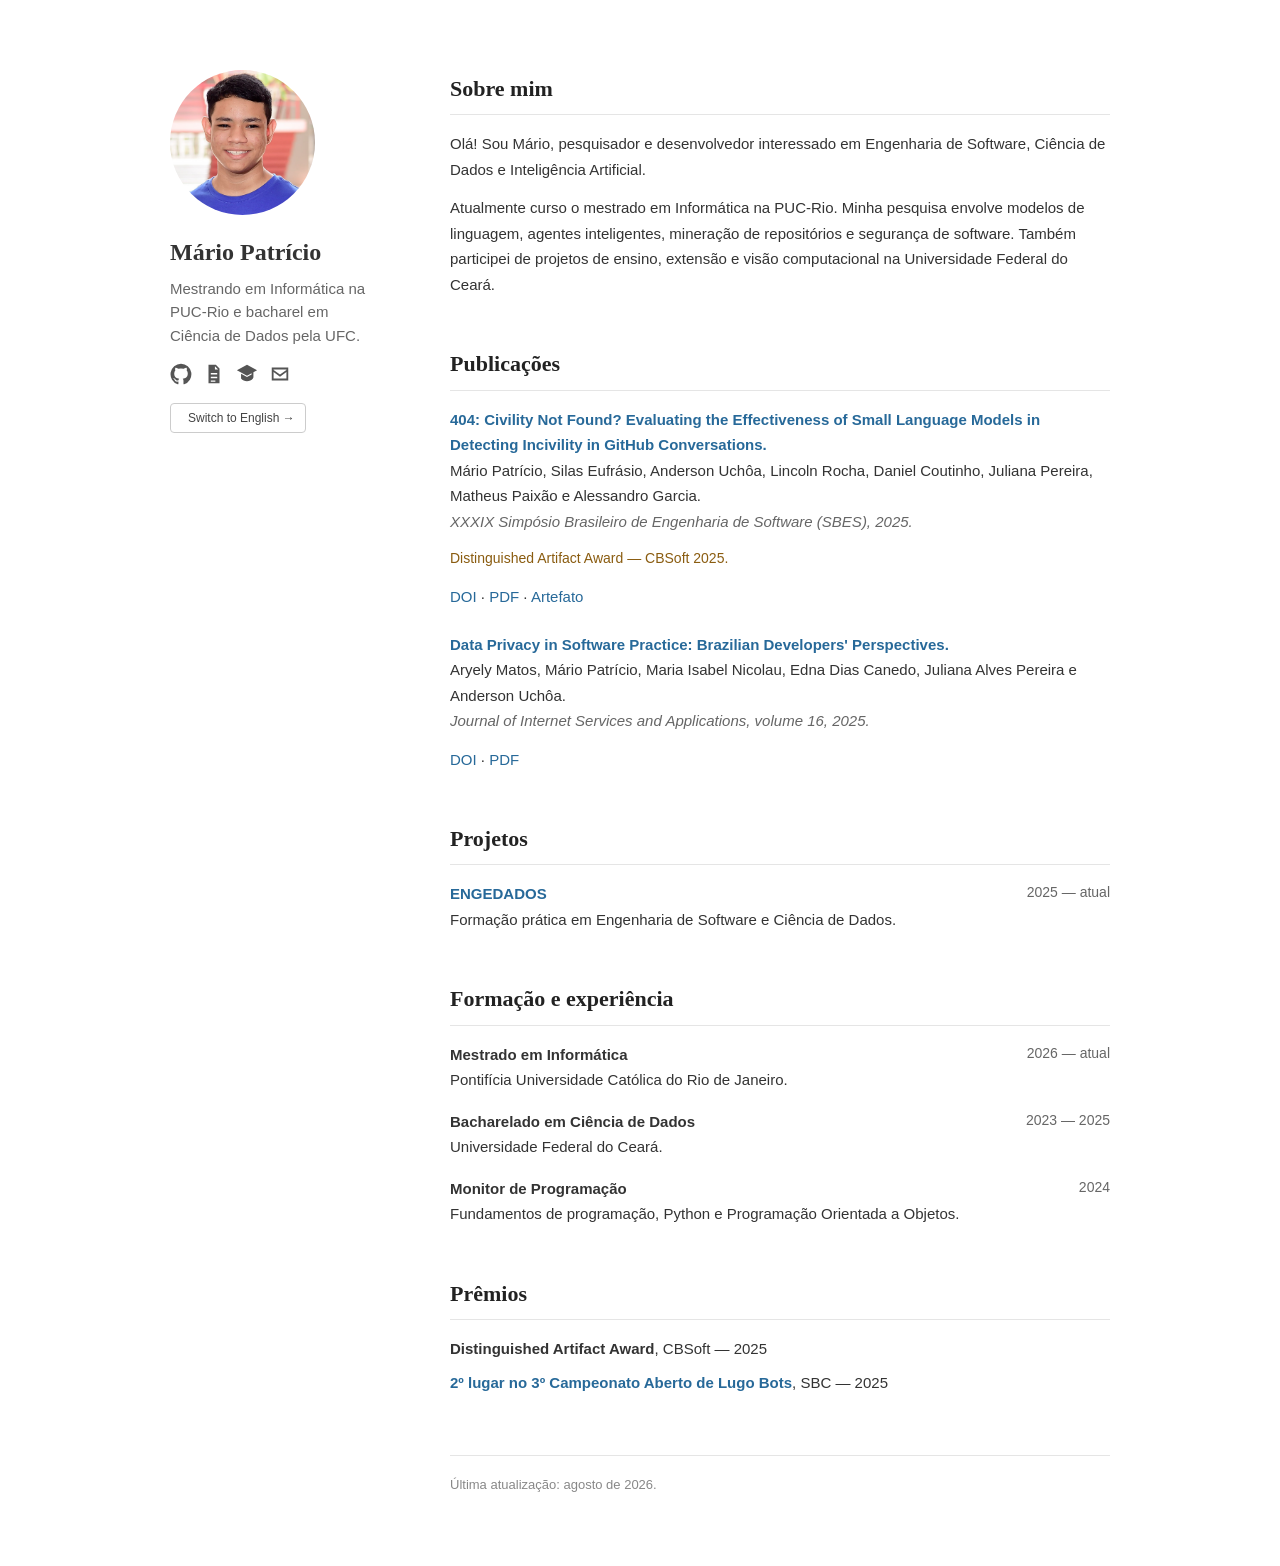
==== commit ef07fa35: "Link Lugo Bots award to tournament results Co-Authored-By: Claude Opus 5 <noreply@anthropic.com>" ====
--- a/index.html
+++ b/index.html
@@ -2,6 +2,6 @@
 <a class="skip-link" href="#conteudo">Ir para o conteúdo</a><div class="page"><aside class="profile"><img src="https://avatars.githubusercontent.com/u/122322631?v=4" alt="Mário Patrício"><h1>Mário Patrício</h1><p>Mestrando em Informática na PUC-Rio e bacharel em Ciência de Dados pela UFC.</p>
 <nav class="social-links" aria-label="Contato e perfis"><a href="https://github.com/MarioJOP" target="_blank" rel="noreferrer" title="GitHub" aria-label="GitHub"><svg viewBox="0 0 24 24" aria-hidden="true"><path d="M12 .7a11.5 11.5 0 0 0-3.6 22.4c.6.1.8-.2.8-.6v-2.2c-3.3.7-4-1.4-4-1.4-.5-1.4-1.3-1.7-1.3-1.7-1.1-.7.1-.7.1-.7 1.2.1 1.8 1.2 1.8 1.2 1.1 1.8 2.8 1.3 3.5 1 .1-.8.4-1.3.8-1.6-2.7-.3-5.5-1.3-5.5-5.7 0-1.3.5-2.3 1.2-3.1-.1-.3-.5-1.6.1-3.1 0 0 1-.3 3.2 1.2a11 11 0 0 1 5.8 0c2.2-1.5 3.2-1.2 3.2-1.2.6 1.5.2 2.8.1 3.1.8.8 1.2 1.8 1.2 3.1 0 4.4-2.8 5.4-5.5 5.7.4.4.8 1.1.8 2.2v3.2c0 .4.2.7.8.6A11.5 11.5 0 0 0 12 .7Z"/></svg></a><a href="http://lattes.cnpq.br/2227344571389690" target="_blank" rel="noreferrer" title="Currículo Lattes" aria-label="Currículo Lattes"><svg viewBox="0 0 24 24" aria-hidden="true"><path d="M6 2h8l4 4v16H6V2Zm7 1.5V7h3.5L13 3.5ZM8.5 11v1.5h7V11h-7Zm0 4v1.5h7V15h-7Zm0 4v1.5h5V19h-5Z"/></svg></a><a href="https://scholar.google.com.br/citations?user=o0-w3YAAAAAJ&amp;hl=pt-BR" target="_blank" rel="noreferrer" title="Google Scholar" aria-label="Google Scholar"><svg viewBox="0 0 24 24" aria-hidden="true"><path d="m12 2 11 6-4 2.2V16h-2v-4.7L12 14 1 8l11-6Zm-6.5 9.8L12 15.3l6.5-3.5V17c-1.7 2-3.9 3-6.5 3s-4.8-1-6.5-3v-5.2Z"/></svg></a><a href="mailto:mariopatricio599@gmail.com" title="E-mail" aria-label="Enviar e-mail"><svg viewBox="0 0 24 24" aria-hidden="true"><path d="M3 5h18v14H3V5Zm2 2v.5l7 5 7-5V7H5Zm14 10V9.9l-7 5-7-5V17h14Z"/></svg></a></nav><a class="language" href="en/index.html" lang="en">English version</a></aside>
 <main id="conteudo"><section><h2>Sobre mim</h2><p>Olá! Sou Mário, pesquisador e desenvolvedor interessado em Engenharia de Software, Ciência de Dados e Inteligência Artificial.</p><p>Atualmente curso o mestrado em Informática na PUC-Rio. Minha pesquisa envolve modelos de linguagem, agentes inteligentes, mineração de repositórios e segurança de software. Também participei de projetos de ensino, extensão e visão computacional na Universidade Federal do Ceará.</p></section>
-<section><h2>Publicações</h2><article class="item"><p><strong><a href="https://doi.org/10.5753/sbes.2025.9933" target="_blank" rel="noreferrer">404: Civility Not Found? Evaluating the Effectiveness of Small Language Models in Detecting Incivility in GitHub Conversations.</a></strong><br>Mário Patrício, Silas Eufrásio, Anderson Uchôa, Lincoln Rocha, Daniel Coutinho, Juliana Pereira, Matheus Paixão e Alessandro Garcia.<br><em>XXXIX Simpósio Brasileiro de Engenharia de Software (SBES), 2025.</em></p><p class="note">🏆 Distinguished Artifact Award — CBSoft 2025.</p><p class="links"><a href="https://doi.org/10.5753/sbes.2025.9933" target="_blank" rel="noreferrer">DOI</a> · <a href="https://sol.sbc.org.br/index.php/sbes/article/download/37008/36793" target="_blank" rel="noreferrer">PDF</a> · <a href="https://doi.org/10.5281/zenodo.16998718" target="_blank" rel="noreferrer">Artefato</a></p></article><article class="item"><p><strong><a href="https://doi.org/10.5753/jisa.2025.5302" target="_blank" rel="noreferrer">Data Privacy in Software Practice: Brazilian Developers' Perspectives.</a></strong><br>Aryely Matos, Mário Patrício, Maria Isabel Nicolau, Edna Dias Canedo, Juliana Alves Pereira e Anderson Uchôa.<br><em>Journal of Internet Services and Applications, volume 16, 2025.</em></p><p class="links"><a href="https://doi.org/10.5753/jisa.2025.5302" target="_blank" rel="noreferrer">DOI</a> · <a href="https://journals-sol.sbc.org.br/index.php/jisa/article/download/5302/3267" target="_blank" rel="noreferrer">PDF</a></p></article></section>
+<section><h2>Publicações</h2><article class="item"><p><strong><a href="https://doi.org/10.5753/sbes.2025.9933" target="_blank" rel="noreferrer">404: Civility Not Found? Evaluating the Effectiveness of Small Language Models in Detecting Incivility in GitHub Conversations.</a></strong><br>Mário Patrício, Silas Eufrásio, Anderson Uchôa, Lincoln Rocha, Daniel Coutinho, Juliana Pereira, Matheus Paixão e Alessandro Garcia.<br><em>XXXIX Simpósio Brasileiro de Engenharia de Software (SBES), 2025.</em></p><p class="note">Distinguished Artifact Award — CBSoft 2025.</p><p class="links"><a href="https://doi.org/10.5753/sbes.2025.9933" target="_blank" rel="noreferrer">DOI</a> · <a href="https://sol.sbc.org.br/index.php/sbes/article/download/37008/36793" target="_blank" rel="noreferrer">PDF</a> · <a href="https://doi.org/10.5281/zenodo.16998718" target="_blank" rel="noreferrer">Artefato</a></p></article><article class="item"><p><strong><a href="https://doi.org/10.5753/jisa.2025.5302" target="_blank" rel="noreferrer">Data Privacy in Software Practice: Brazilian Developers' Perspectives.</a></strong><br>Aryely Matos, Mário Patrício, Maria Isabel Nicolau, Edna Dias Canedo, Juliana Alves Pereira e Anderson Uchôa.<br><em>Journal of Internet Services and Applications, volume 16, 2025.</em></p><p class="links"><a href="https://doi.org/10.5753/jisa.2025.5302" target="_blank" rel="noreferrer">DOI</a> · <a href="https://journals-sol.sbc.org.br/index.php/jisa/article/download/5302/3267" target="_blank" rel="noreferrer">PDF</a></p></article></section>
 <section><h2>Projetos</h2><ul class="entries"><li><strong><a href="https://github.com/ENGEDADOS" target="_blank" rel="noreferrer">ENGEDADOS</a></strong> <span>2025 — atual</span><br>Formação prática em Engenharia de Software e Ciência de Dados.</li></ul></section>
-<section><h2>Formação e experiência</h2><ul class="entries"><li><strong>Mestrado em Informática</strong> <span>2026 — atual</span><br>Pontifícia Universidade Católica do Rio de Janeiro.</li><li><strong>Bacharelado em Ciência de Dados</strong> <span>2023 — 2025</span><br>Universidade Federal do Ceará.</li><li><strong>Monitor de Programação</strong> <span>2024</span><br>Fundamentos de programação, Python e Programação Orientada a Objetos.</li></ul></section><section><h2>Prêmios</h2><ul class="entries compact"><li>🏆 <strong>Distinguished Artifact Award</strong>, CBSoft — 2025</li><li>🏆 <strong><a href="https://lugobots.ai/tournaments/2025/open/results" target="_blank" rel="noreferrer">2º lugar no 3º Campeonato Aberto de Lugo Bots</a></strong>, SBC — 2025</li></ul></section><footer>Última atualização: agosto de 2026.</footer></main></div></body></html>
+<section><h2>Formação e experiência</h2><ul class="entries"><li><strong>Mestrado em Informática</strong> <span>2026 — atual</span><br>Pontifícia Universidade Católica do Rio de Janeiro.</li><li><strong>Bacharelado em Ciência de Dados</strong> <span>2023 — 2025</span><br>Universidade Federal do Ceará.</li><li><strong>Monitor de Programação</strong> <span>2024</span><br>Fundamentos de programação, Python e Programação Orientada a Objetos.</li></ul></section><section><h2>Prêmios</h2><ul class="entries compact"><li><strong>Distinguished Artifact Award</strong>, CBSoft — 2025</li><li><strong><a href="https://lugobots.ai/tournaments/2025/open/results" target="_blank" rel="noreferrer">2º lugar no 3º Campeonato Aberto de Lugo Bots</a></strong>, SBC — 2025</li></ul></section><footer>Última atualização: agosto de 2026.</footer></main></div></body></html>
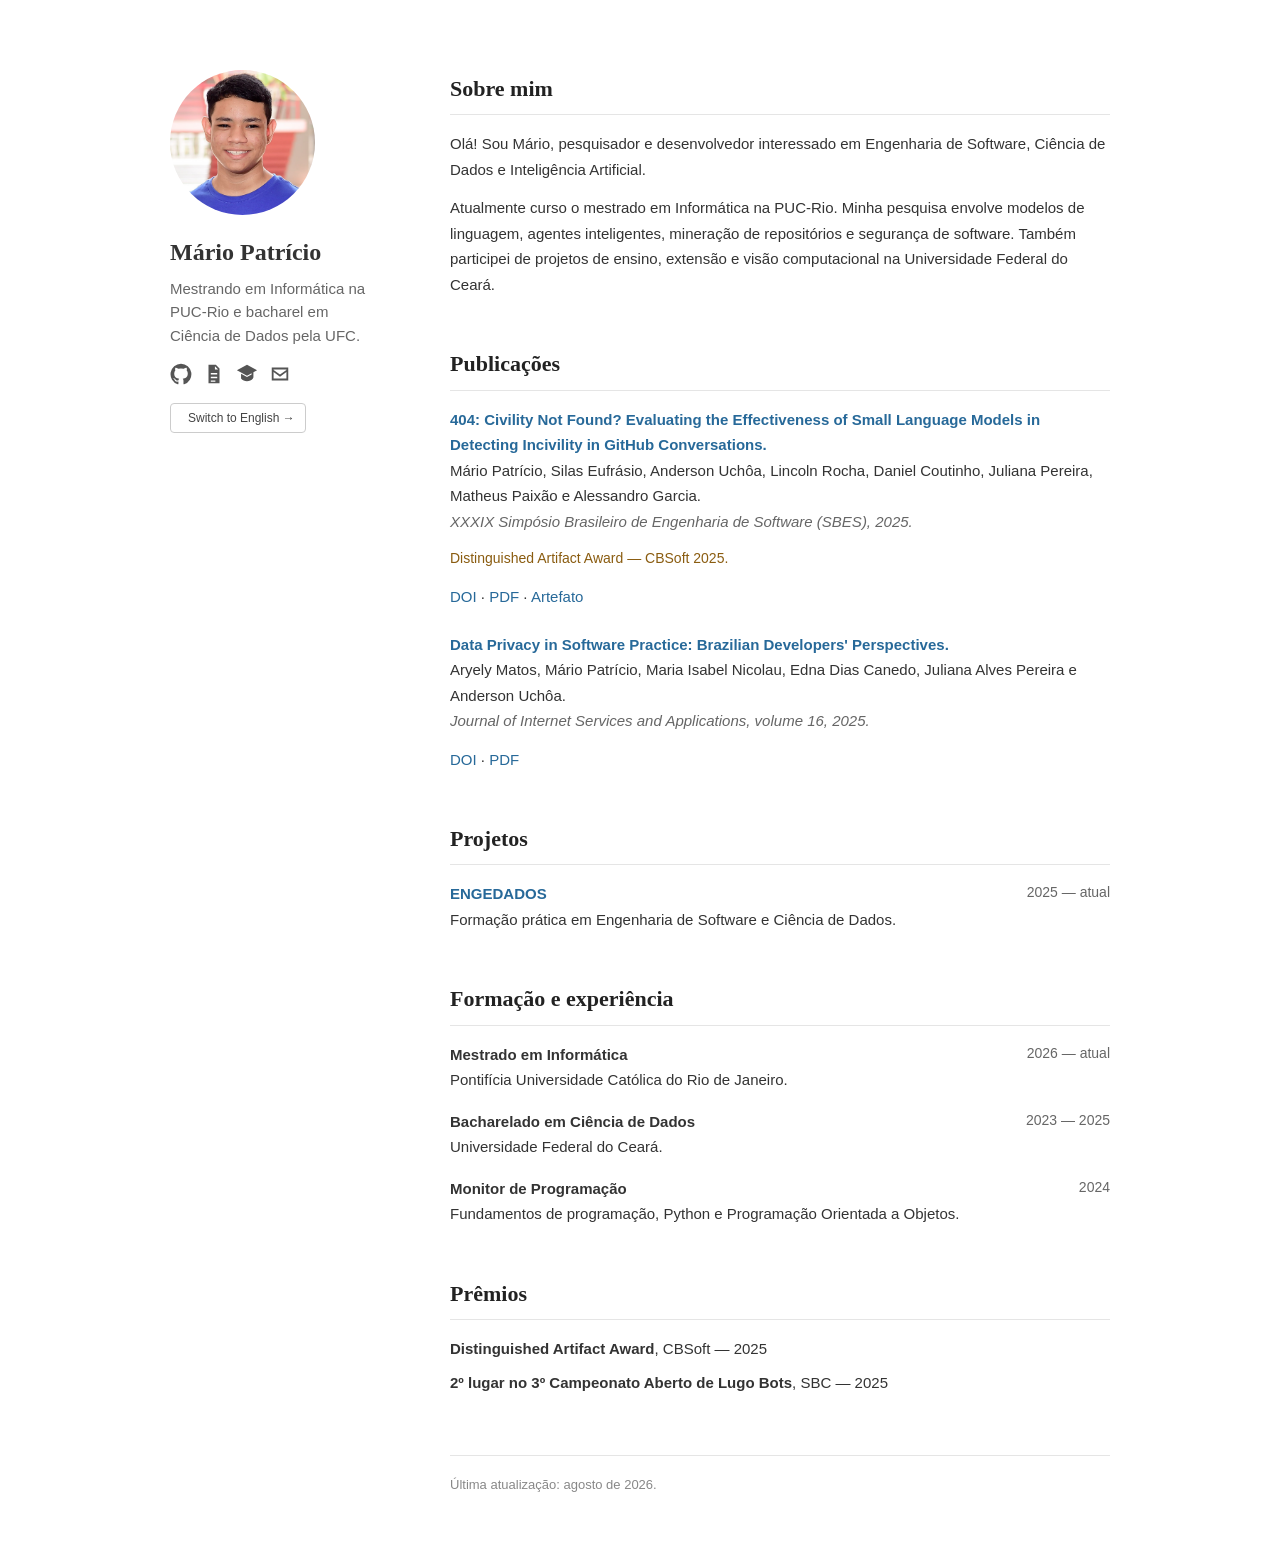
==== commit ed596724: "Remove PeacemakerBot and RECON.PAJE from projects Co-Authored-By: Claude Opus 5 <noreply@anthropic.c" ====
--- a/index.html
+++ b/index.html
@@ -4,4 +4,4 @@
 <main id="conteudo"><section><h2>Sobre mim</h2><p>Olá! Sou Mário, pesquisador e desenvolvedor interessado em Engenharia de Software, Ciência de Dados e Inteligência Artificial.</p><p>Atualmente curso o mestrado em Informática na PUC-Rio. Minha pesquisa envolve modelos de linguagem, agentes inteligentes, mineração de repositórios e segurança de software. Também participei de projetos de ensino, extensão e visão computacional na Universidade Federal do Ceará.</p></section>
 <section><h2>Publicações</h2><article class="item"><p><strong><a href="https://doi.org/10.5753/sbes.2025.9933" target="_blank" rel="noreferrer">404: Civility Not Found? Evaluating the Effectiveness of Small Language Models in Detecting Incivility in GitHub Conversations.</a></strong><br>Mário Patrício, Silas Eufrásio, Anderson Uchôa, Lincoln Rocha, Daniel Coutinho, Juliana Pereira, Matheus Paixão e Alessandro Garcia.<br><em>XXXIX Simpósio Brasileiro de Engenharia de Software (SBES), 2025.</em></p><p class="note">Distinguished Artifact Award — CBSoft 2025.</p><p class="links"><a href="https://doi.org/10.5753/sbes.2025.9933" target="_blank" rel="noreferrer">DOI</a> · <a href="https://sol.sbc.org.br/index.php/sbes/article/download/37008/36793" target="_blank" rel="noreferrer">PDF</a> · <a href="https://doi.org/10.5281/zenodo.16998718" target="_blank" rel="noreferrer">Artefato</a></p></article><article class="item"><p><strong><a href="https://doi.org/10.5753/jisa.2025.5302" target="_blank" rel="noreferrer">Data Privacy in Software Practice: Brazilian Developers' Perspectives.</a></strong><br>Aryely Matos, Mário Patrício, Maria Isabel Nicolau, Edna Dias Canedo, Juliana Alves Pereira e Anderson Uchôa.<br><em>Journal of Internet Services and Applications, volume 16, 2025.</em></p><p class="links"><a href="https://doi.org/10.5753/jisa.2025.5302" target="_blank" rel="noreferrer">DOI</a> · <a href="https://journals-sol.sbc.org.br/index.php/jisa/article/download/5302/3267" target="_blank" rel="noreferrer">PDF</a></p></article></section>
 <section><h2>Projetos</h2><ul class="entries"><li><strong><a href="https://github.com/ENGEDADOS" target="_blank" rel="noreferrer">ENGEDADOS</a></strong> <span>2025 — atual</span><br>Formação prática em Engenharia de Software e Ciência de Dados.</li></ul></section>
-<section><h2>Formação e experiência</h2><ul class="entries"><li><strong>Mestrado em Informática</strong> <span>2026 — atual</span><br>Pontifícia Universidade Católica do Rio de Janeiro.</li><li><strong>Bacharelado em Ciência de Dados</strong> <span>2023 — 2025</span><br>Universidade Federal do Ceará.</li><li><strong>Monitor de Programação</strong> <span>2024</span><br>Fundamentos de programação, Python e Programação Orientada a Objetos.</li></ul></section><section><h2>Prêmios</h2><ul class="entries compact"><li><strong>Distinguished Artifact Award</strong>, CBSoft — 2025</li><li><strong><a href="https://lugobots.ai/tournaments/2025/open/results" target="_blank" rel="noreferrer">2º lugar no 3º Campeonato Aberto de Lugo Bots</a></strong>, SBC — 2025</li></ul></section><footer>Última atualização: agosto de 2026.</footer></main></div></body></html>
+<section><h2>Formação e experiência</h2><ul class="entries"><li><strong>Mestrado em Informática</strong> <span>2026 — atual</span><br>Pontifícia Universidade Católica do Rio de Janeiro.</li><li><strong>Bacharelado em Ciência de Dados</strong> <span>2023 — 2025</span><br>Universidade Federal do Ceará.</li><li><strong>Monitor de Programação</strong> <span>2024</span><br>Fundamentos de programação, Python e Programação Orientada a Objetos.</li></ul></section><section><h2>Prêmios</h2><ul class="entries compact"><li><strong>Distinguished Artifact Award</strong>, CBSoft — 2025</li><li><strong>2º lugar no 3º Campeonato Aberto de Lugo Bots</strong>, SBC — 2025</li></ul></section><footer>Última atualização: agosto de 2026.</footer></main></div></body></html>
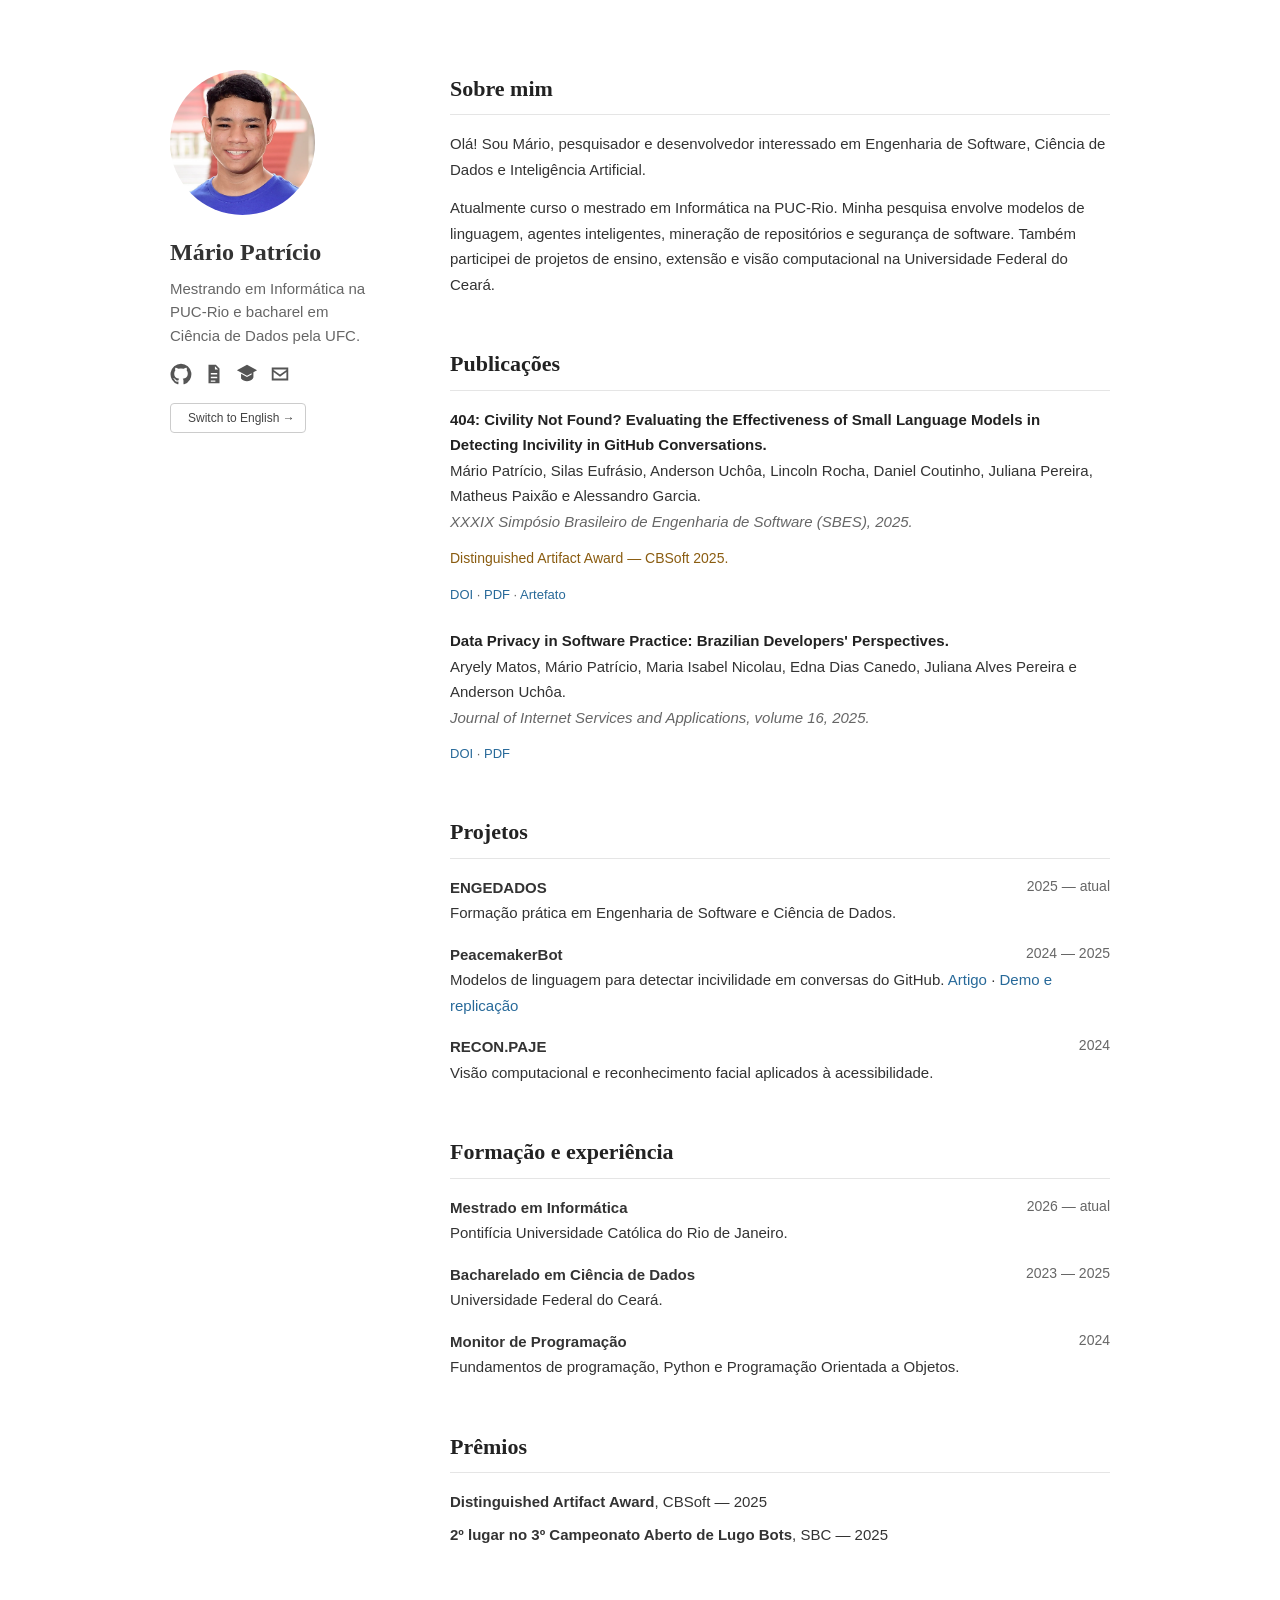
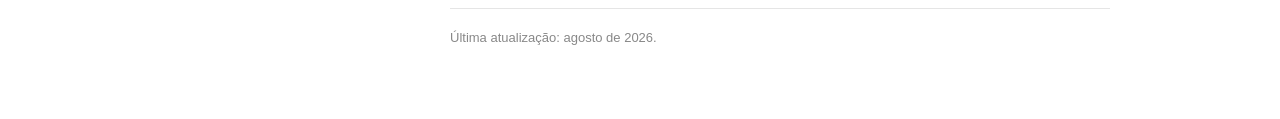
==== commit 0f62118c: "Add links to publications and projects Co-Authored-By: Claude Opus 5 <noreply@anthropic.com>" ====
--- a/index.html
+++ b/index.html
@@ -3,5 +3,5 @@
 <nav class="social-links" aria-label="Contato e perfis"><a href="https://github.com/MarioJOP" target="_blank" rel="noreferrer" title="GitHub" aria-label="GitHub"><svg viewBox="0 0 24 24" aria-hidden="true"><path d="M12 .7a11.5 11.5 0 0 0-3.6 22.4c.6.1.8-.2.8-.6v-2.2c-3.3.7-4-1.4-4-1.4-.5-1.4-1.3-1.7-1.3-1.7-1.1-.7.1-.7.1-.7 1.2.1 1.8 1.2 1.8 1.2 1.1 1.8 2.8 1.3 3.5 1 .1-.8.4-1.3.8-1.6-2.7-.3-5.5-1.3-5.5-5.7 0-1.3.5-2.3 1.2-3.1-.1-.3-.5-1.6.1-3.1 0 0 1-.3 3.2 1.2a11 11 0 0 1 5.8 0c2.2-1.5 3.2-1.2 3.2-1.2.6 1.5.2 2.8.1 3.1.8.8 1.2 1.8 1.2 3.1 0 4.4-2.8 5.4-5.5 5.7.4.4.8 1.1.8 2.2v3.2c0 .4.2.7.8.6A11.5 11.5 0 0 0 12 .7Z"/></svg></a><a href="http://lattes.cnpq.br/2227344571389690" target="_blank" rel="noreferrer" title="Currículo Lattes" aria-label="Currículo Lattes"><svg viewBox="0 0 24 24" aria-hidden="true"><path d="M6 2h8l4 4v16H6V2Zm7 1.5V7h3.5L13 3.5ZM8.5 11v1.5h7V11h-7Zm0 4v1.5h7V15h-7Zm0 4v1.5h5V19h-5Z"/></svg></a><a href="https://scholar.google.com.br/citations?user=o0-w3YAAAAAJ&amp;hl=pt-BR" target="_blank" rel="noreferrer" title="Google Scholar" aria-label="Google Scholar"><svg viewBox="0 0 24 24" aria-hidden="true"><path d="m12 2 11 6-4 2.2V16h-2v-4.7L12 14 1 8l11-6Zm-6.5 9.8L12 15.3l6.5-3.5V17c-1.7 2-3.9 3-6.5 3s-4.8-1-6.5-3v-5.2Z"/></svg></a><a href="mailto:mariopatricio599@gmail.com" title="E-mail" aria-label="Enviar e-mail"><svg viewBox="0 0 24 24" aria-hidden="true"><path d="M3 5h18v14H3V5Zm2 2v.5l7 5 7-5V7H5Zm14 10V9.9l-7 5-7-5V17h14Z"/></svg></a></nav><a class="language" href="en/index.html" lang="en">English version</a></aside>
 <main id="conteudo"><section><h2>Sobre mim</h2><p>Olá! Sou Mário, pesquisador e desenvolvedor interessado em Engenharia de Software, Ciência de Dados e Inteligência Artificial.</p><p>Atualmente curso o mestrado em Informática na PUC-Rio. Minha pesquisa envolve modelos de linguagem, agentes inteligentes, mineração de repositórios e segurança de software. Também participei de projetos de ensino, extensão e visão computacional na Universidade Federal do Ceará.</p></section>
 <section><h2>Publicações</h2><article class="item"><p><strong><a href="https://doi.org/10.5753/sbes.2025.9933" target="_blank" rel="noreferrer">404: Civility Not Found? Evaluating the Effectiveness of Small Language Models in Detecting Incivility in GitHub Conversations.</a></strong><br>Mário Patrício, Silas Eufrásio, Anderson Uchôa, Lincoln Rocha, Daniel Coutinho, Juliana Pereira, Matheus Paixão e Alessandro Garcia.<br><em>XXXIX Simpósio Brasileiro de Engenharia de Software (SBES), 2025.</em></p><p class="note">Distinguished Artifact Award — CBSoft 2025.</p><p class="links"><a href="https://doi.org/10.5753/sbes.2025.9933" target="_blank" rel="noreferrer">DOI</a> · <a href="https://sol.sbc.org.br/index.php/sbes/article/download/37008/36793" target="_blank" rel="noreferrer">PDF</a> · <a href="https://doi.org/10.5281/zenodo.16998718" target="_blank" rel="noreferrer">Artefato</a></p></article><article class="item"><p><strong><a href="https://doi.org/10.5753/jisa.2025.5302" target="_blank" rel="noreferrer">Data Privacy in Software Practice: Brazilian Developers' Perspectives.</a></strong><br>Aryely Matos, Mário Patrício, Maria Isabel Nicolau, Edna Dias Canedo, Juliana Alves Pereira e Anderson Uchôa.<br><em>Journal of Internet Services and Applications, volume 16, 2025.</em></p><p class="links"><a href="https://doi.org/10.5753/jisa.2025.5302" target="_blank" rel="noreferrer">DOI</a> · <a href="https://journals-sol.sbc.org.br/index.php/jisa/article/download/5302/3267" target="_blank" rel="noreferrer">PDF</a></p></article></section>
-<section><h2>Projetos</h2><ul class="entries"><li><strong><a href="https://github.com/ENGEDADOS" target="_blank" rel="noreferrer">ENGEDADOS</a></strong> <span>2025 — atual</span><br>Formação prática em Engenharia de Software e Ciência de Dados.</li></ul></section>
+<section><h2>Projetos</h2><ul class="entries"><li><strong><a href="https://github.com/ENGEDADOS" target="_blank" rel="noreferrer">ENGEDADOS</a></strong> <span>2025 — atual</span><br>Formação prática em Engenharia de Software e Ciência de Dados.</li><li><strong><a href="https://doi.org/10.5753/sbes.2025.10983" target="_blank" rel="noreferrer">PeacemakerBot</a></strong> <span>2024 — 2025</span><br>Modelos de linguagem para detectar incivilidade em conversas do GitHub. <a href="https://doi.org/10.5753/sbes.2025.10983" target="_blank" rel="noreferrer">Artigo</a> · <a href="https://doi.org/10.5281/zenodo.15485535" target="_blank" rel="noreferrer">Demo e replicação</a></li><li><strong><a href="https://universe.roboflow.com/reconpaje/recon.paje" target="_blank" rel="noreferrer">RECON.PAJE</a></strong> <span>2024</span><br>Visão computacional e reconhecimento facial aplicados à acessibilidade.</li></ul></section>
 <section><h2>Formação e experiência</h2><ul class="entries"><li><strong>Mestrado em Informática</strong> <span>2026 — atual</span><br>Pontifícia Universidade Católica do Rio de Janeiro.</li><li><strong>Bacharelado em Ciência de Dados</strong> <span>2023 — 2025</span><br>Universidade Federal do Ceará.</li><li><strong>Monitor de Programação</strong> <span>2024</span><br>Fundamentos de programação, Python e Programação Orientada a Objetos.</li></ul></section><section><h2>Prêmios</h2><ul class="entries compact"><li><strong>Distinguished Artifact Award</strong>, CBSoft — 2025</li><li><strong>2º lugar no 3º Campeonato Aberto de Lugo Bots</strong>, SBC — 2025</li></ul></section><footer>Última atualização: agosto de 2026.</footer></main></div></body></html>
--- a/styles.css
+++ b/styles.css
@@ -1 +1 @@
-:root{--text:#333;--muted:#666;--line:#e5e5e5;--link:#276999}*{box-sizing:border-box}body{margin:0;background:#fff;color:var(--text);font-family:-apple-system,BlinkMacSystemFont,"Segoe UI",Arial,sans-serif;font-size:15px;line-height:1.7}a{color:var(--link);text-decoration:none}a:hover{text-decoration:underline}.skip-link{position:absolute;left:-9999px}.skip-link:focus{left:1rem;top:1rem;background:#fff;padding:.5rem}.page{width:min(940px,calc(100% - 40px));margin:70px auto;display:grid;grid-template-columns:210px 1fr;gap:70px;align-items:start}.profile{position:sticky;top:50px}.profile>img{content:url("data/JER_8823_corte.jpg");display:block;width:145px;height:145px;border-radius:50%;object-fit:cover;margin-bottom:22px}.profile h1{margin:0 0 10px;font-family:Georgia,"Times New Roman",serif;font-size:24px;line-height:1.25}.profile p{color:var(--muted);line-height:1.55;margin:0 0 16px}.social-links{display:flex;align-items:center;gap:11px}.social-links a{display:inline-flex;width:22px;height:22px;color:#555}.social-links a:hover{color:var(--link);text-decoration:none}.social-links svg{width:100%;height:100%;fill:currentColor}.language{display:inline-flex;align-items:center;gap:7px;margin-top:18px;padding:7px 10px;border:1px solid #ccc;border-radius:4px;background:#fff;color:#444;font-size:0;line-height:1.2;cursor:pointer}.language::after{content:"Switch to English  →";font-size:12px;font-weight:500}.language:hover{border-color:var(--link);color:var(--link);background:#f8fafb;text-decoration:none}.language:focus-visible{outline:2px solid var(--link);outline-offset:2px}html[lang="en"] .language::after{content:"Mudar para português  →"}main{min-width:0}section{margin-bottom:48px}h2{margin:0 0 16px;padding-bottom:7px;border-bottom:1px solid var(--line);font-family:Georgia,"Times New Roman",serif;font-size:22px;color:#222}p{margin:0 0 13px}.item{margin-bottom:22px}.item strong{color:#222}.item em{color:var(--muted)}.note{color:#8a5c10;font-size:14px}ul{margin:0;padding-left:20px}li{margin-bottom:13px}.entries{list-style:none;padding:0}.entries li{margin-bottom:16px}.entries span{float:right;color:var(--muted);font-size:14px}.entries.compact li{margin-bottom:8px}footer{margin-top:60px;padding-top:18px;border-top:1px solid var(--line);color:#888;font-size:13px}@media(max-width:700px){.page{margin:35px auto;grid-template-columns:1fr;gap:45px}.profile{position:static}.profile>img{width:120px;height:120px}}@media(max-width:430px){.page{width:min(100% - 28px,940px)}.entries span{float:none;display:block}}
+:root{--text:#333;--muted:#666;--line:#e5e5e5;--link:#276999}*{box-sizing:border-box}body{margin:0;background:#fff;color:var(--text);font-family:-apple-system,BlinkMacSystemFont,"Segoe UI",Arial,sans-serif;font-size:15px;line-height:1.7}a{color:var(--link);text-decoration:none}a:hover{text-decoration:underline}.skip-link{position:absolute;left:-9999px}.skip-link:focus{left:1rem;top:1rem;background:#fff;padding:.5rem}.page{width:min(940px,calc(100% - 40px));margin:70px auto;display:grid;grid-template-columns:210px 1fr;gap:70px;align-items:start}.profile{position:sticky;top:50px}.profile>img{content:url("data/JER_8823_corte.jpg");display:block;width:145px;height:145px;border-radius:50%;object-fit:cover;margin-bottom:22px}.profile h1{margin:0 0 10px;font-family:Georgia,"Times New Roman",serif;font-size:24px;line-height:1.25}.profile p{color:var(--muted);line-height:1.55;margin:0 0 16px}.social-links{display:flex;align-items:center;gap:11px}.social-links a{display:inline-flex;width:22px;height:22px;color:#555}.social-links a:hover{color:var(--link);text-decoration:none}.social-links svg{width:100%;height:100%;fill:currentColor}.language{display:inline-flex;align-items:center;gap:7px;margin-top:18px;padding:7px 10px;border:1px solid #ccc;border-radius:4px;background:#fff;color:#444;font-size:0;line-height:1.2;cursor:pointer}.language::after{content:"Switch to English  →";font-size:12px;font-weight:500}.language:hover{border-color:var(--link);color:var(--link);background:#f8fafb;text-decoration:none}.language:focus-visible{outline:2px solid var(--link);outline-offset:2px}html[lang="en"] .language::after{content:"Mudar para português  →"}main{min-width:0}section{margin-bottom:48px}h2{margin:0 0 16px;padding-bottom:7px;border-bottom:1px solid var(--line);font-family:Georgia,"Times New Roman",serif;font-size:22px;color:#222}p{margin:0 0 13px}.item{margin-bottom:22px}.item strong{color:#222}.item em{color:var(--muted)}.note{color:#8a5c10;font-size:14px}.links{margin-top:4px;font-size:13px;color:var(--muted)}.item strong a{color:inherit}.entries strong a{color:inherit}ul{margin:0;padding-left:20px}li{margin-bottom:13px}.entries{list-style:none;padding:0}.entries li{margin-bottom:16px}.entries span{float:right;color:var(--muted);font-size:14px}.entries.compact li{margin-bottom:8px}footer{margin-top:60px;padding-top:18px;border-top:1px solid var(--line);color:#888;font-size:13px}@media(max-width:700px){.page{margin:35px auto;grid-template-columns:1fr;gap:45px}.profile{position:static}.profile>img{width:120px;height:120px}}@media(max-width:430px){.page{width:min(100% - 28px,940px)}.entries span{float:none;display:block}}
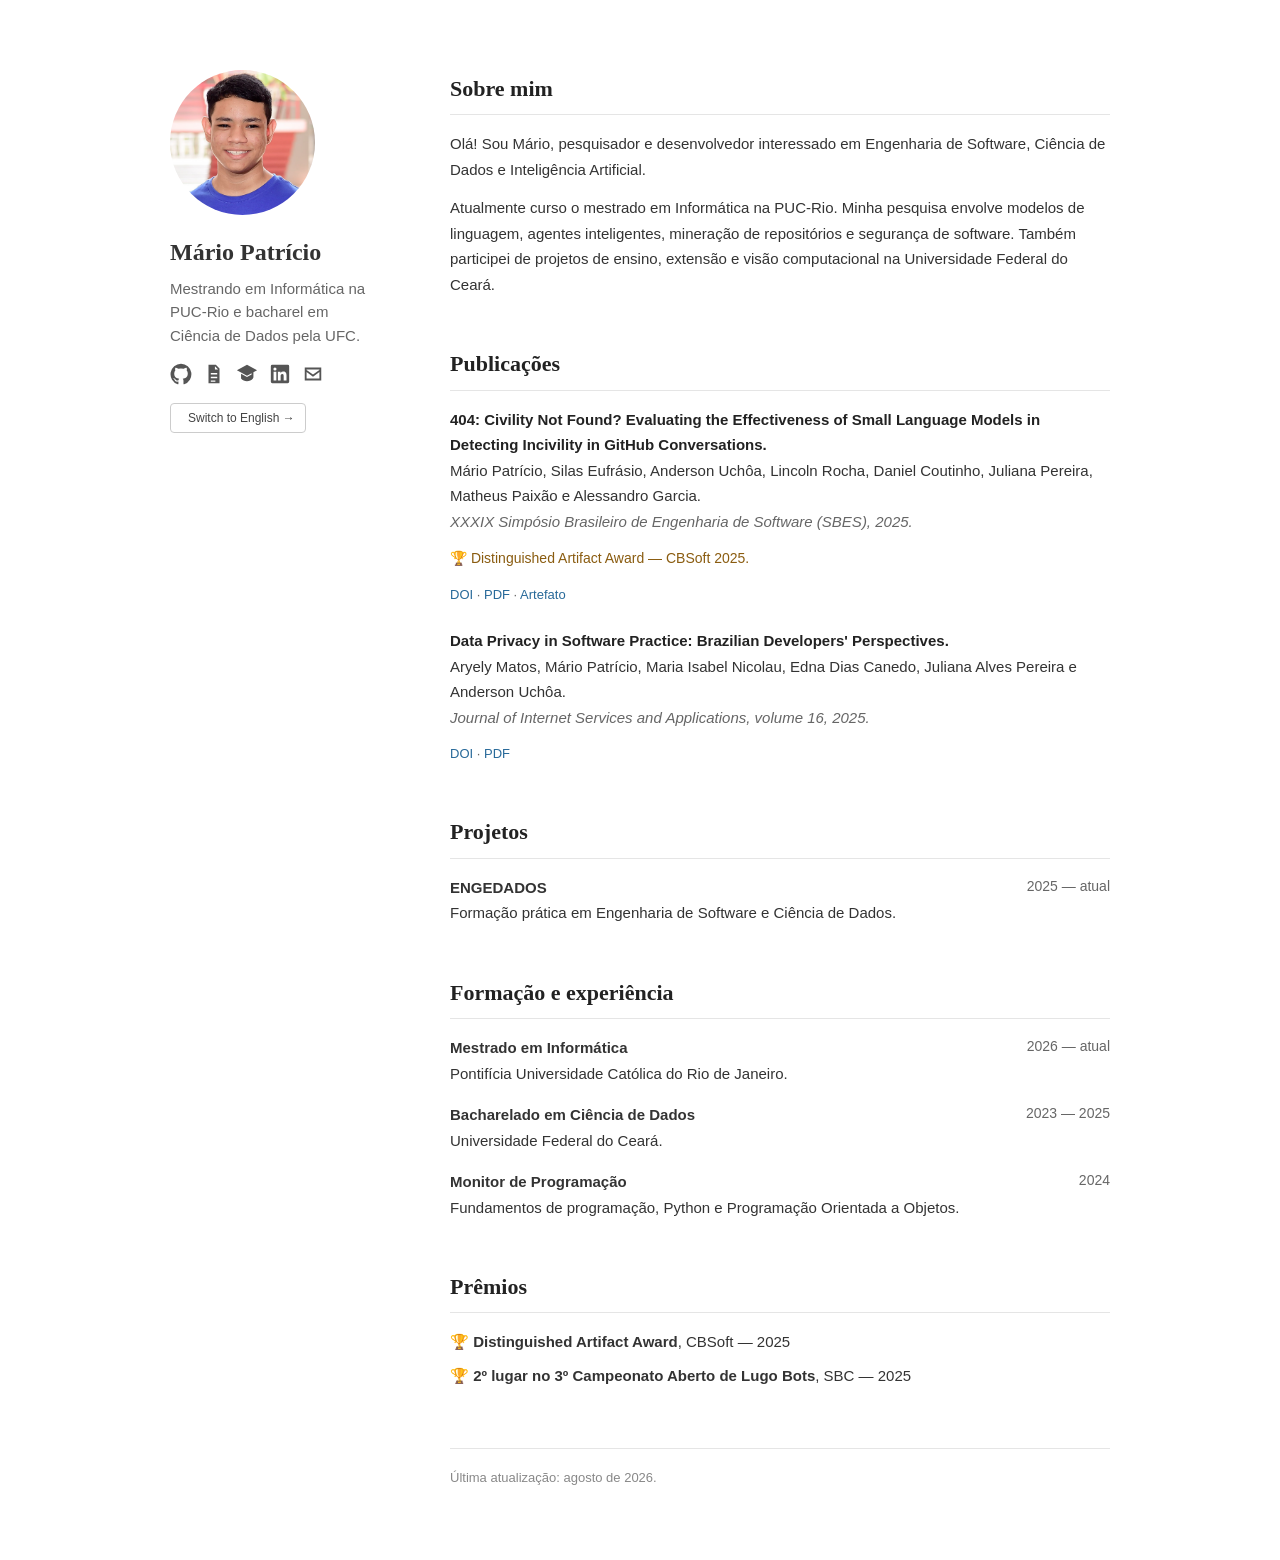
==== commit 08399740: "Reformat HTML and CSS with indentation No functional change: block-level elements on their own lines" ====
--- a/index.html
+++ b/index.html
@@ -1,7 +1,73 @@
-<!doctype html><html lang="pt-BR"><head><meta charset="UTF-8"><meta name="viewport" content="width=device-width,initial-scale=1"><meta name="description" content="Página acadêmica de Mário Patrício — Engenharia de Software, Ciência de Dados e Inteligência Artificial."><meta property="og:title" content="Mário Patrício"><meta property="og:description" content="Pesquisa em Engenharia de Software, Ciência de Dados e Inteligência Artificial."><meta property="og:type" content="website"><meta property="og:image" content="https://avatars.githubusercontent.com/u/122322631?v=4"><title>Mário Patrício</title><link rel="stylesheet" href="styles.css"></head><body>
-<a class="skip-link" href="#conteudo">Ir para o conteúdo</a><div class="page"><aside class="profile"><img src="https://avatars.githubusercontent.com/u/122322631?v=4" alt="Mário Patrício"><h1>Mário Patrício</h1><p>Mestrando em Informática na PUC-Rio e bacharel em Ciência de Dados pela UFC.</p>
-<nav class="social-links" aria-label="Contato e perfis"><a href="https://github.com/MarioJOP" target="_blank" rel="noreferrer" title="GitHub" aria-label="GitHub"><svg viewBox="0 0 24 24" aria-hidden="true"><path d="M12 .7a11.5 11.5 0 0 0-3.6 22.4c.6.1.8-.2.8-.6v-2.2c-3.3.7-4-1.4-4-1.4-.5-1.4-1.3-1.7-1.3-1.7-1.1-.7.1-.7.1-.7 1.2.1 1.8 1.2 1.8 1.2 1.1 1.8 2.8 1.3 3.5 1 .1-.8.4-1.3.8-1.6-2.7-.3-5.5-1.3-5.5-5.7 0-1.3.5-2.3 1.2-3.1-.1-.3-.5-1.6.1-3.1 0 0 1-.3 3.2 1.2a11 11 0 0 1 5.8 0c2.2-1.5 3.2-1.2 3.2-1.2.6 1.5.2 2.8.1 3.1.8.8 1.2 1.8 1.2 3.1 0 4.4-2.8 5.4-5.5 5.7.4.4.8 1.1.8 2.2v3.2c0 .4.2.7.8.6A11.5 11.5 0 0 0 12 .7Z"/></svg></a><a href="http://lattes.cnpq.br/2227344571389690" target="_blank" rel="noreferrer" title="Currículo Lattes" aria-label="Currículo Lattes"><svg viewBox="0 0 24 24" aria-hidden="true"><path d="M6 2h8l4 4v16H6V2Zm7 1.5V7h3.5L13 3.5ZM8.5 11v1.5h7V11h-7Zm0 4v1.5h7V15h-7Zm0 4v1.5h5V19h-5Z"/></svg></a><a href="https://scholar.google.com.br/citations?user=o0-w3YAAAAAJ&amp;hl=pt-BR" target="_blank" rel="noreferrer" title="Google Scholar" aria-label="Google Scholar"><svg viewBox="0 0 24 24" aria-hidden="true"><path d="m12 2 11 6-4 2.2V16h-2v-4.7L12 14 1 8l11-6Zm-6.5 9.8L12 15.3l6.5-3.5V17c-1.7 2-3.9 3-6.5 3s-4.8-1-6.5-3v-5.2Z"/></svg></a><a href="mailto:mariopatricio599@gmail.com" title="E-mail" aria-label="Enviar e-mail"><svg viewBox="0 0 24 24" aria-hidden="true"><path d="M3 5h18v14H3V5Zm2 2v.5l7 5 7-5V7H5Zm14 10V9.9l-7 5-7-5V17h14Z"/></svg></a></nav><a class="language" href="en/index.html" lang="en">English version</a></aside>
-<main id="conteudo"><section><h2>Sobre mim</h2><p>Olá! Sou Mário, pesquisador e desenvolvedor interessado em Engenharia de Software, Ciência de Dados e Inteligência Artificial.</p><p>Atualmente curso o mestrado em Informática na PUC-Rio. Minha pesquisa envolve modelos de linguagem, agentes inteligentes, mineração de repositórios e segurança de software. Também participei de projetos de ensino, extensão e visão computacional na Universidade Federal do Ceará.</p></section>
-<section><h2>Publicações</h2><article class="item"><p><strong><a href="https://doi.org/10.5753/sbes.2025.9933" target="_blank" rel="noreferrer">404: Civility Not Found? Evaluating the Effectiveness of Small Language Models in Detecting Incivility in GitHub Conversations.</a></strong><br>Mário Patrício, Silas Eufrásio, Anderson Uchôa, Lincoln Rocha, Daniel Coutinho, Juliana Pereira, Matheus Paixão e Alessandro Garcia.<br><em>XXXIX Simpósio Brasileiro de Engenharia de Software (SBES), 2025.</em></p><p class="note">Distinguished Artifact Award — CBSoft 2025.</p><p class="links"><a href="https://doi.org/10.5753/sbes.2025.9933" target="_blank" rel="noreferrer">DOI</a> · <a href="https://sol.sbc.org.br/index.php/sbes/article/download/37008/36793" target="_blank" rel="noreferrer">PDF</a> · <a href="https://doi.org/10.5281/zenodo.16998718" target="_blank" rel="noreferrer">Artefato</a></p></article><article class="item"><p><strong><a href="https://doi.org/10.5753/jisa.2025.5302" target="_blank" rel="noreferrer">Data Privacy in Software Practice: Brazilian Developers' Perspectives.</a></strong><br>Aryely Matos, Mário Patrício, Maria Isabel Nicolau, Edna Dias Canedo, Juliana Alves Pereira e Anderson Uchôa.<br><em>Journal of Internet Services and Applications, volume 16, 2025.</em></p><p class="links"><a href="https://doi.org/10.5753/jisa.2025.5302" target="_blank" rel="noreferrer">DOI</a> · <a href="https://journals-sol.sbc.org.br/index.php/jisa/article/download/5302/3267" target="_blank" rel="noreferrer">PDF</a></p></article></section>
-<section><h2>Projetos</h2><ul class="entries"><li><strong><a href="https://github.com/ENGEDADOS" target="_blank" rel="noreferrer">ENGEDADOS</a></strong> <span>2025 — atual</span><br>Formação prática em Engenharia de Software e Ciência de Dados.</li><li><strong><a href="https://doi.org/10.5753/sbes.2025.10983" target="_blank" rel="noreferrer">PeacemakerBot</a></strong> <span>2024 — 2025</span><br>Modelos de linguagem para detectar incivilidade em conversas do GitHub. <a href="https://doi.org/10.5753/sbes.2025.10983" target="_blank" rel="noreferrer">Artigo</a> · <a href="https://doi.org/10.5281/zenodo.15485535" target="_blank" rel="noreferrer">Demo e replicação</a></li><li><strong><a href="https://universe.roboflow.com/reconpaje/recon.paje" target="_blank" rel="noreferrer">RECON.PAJE</a></strong> <span>2024</span><br>Visão computacional e reconhecimento facial aplicados à acessibilidade.</li></ul></section>
-<section><h2>Formação e experiência</h2><ul class="entries"><li><strong>Mestrado em Informática</strong> <span>2026 — atual</span><br>Pontifícia Universidade Católica do Rio de Janeiro.</li><li><strong>Bacharelado em Ciência de Dados</strong> <span>2023 — 2025</span><br>Universidade Federal do Ceará.</li><li><strong>Monitor de Programação</strong> <span>2024</span><br>Fundamentos de programação, Python e Programação Orientada a Objetos.</li></ul></section><section><h2>Prêmios</h2><ul class="entries compact"><li><strong>Distinguished Artifact Award</strong>, CBSoft — 2025</li><li><strong>2º lugar no 3º Campeonato Aberto de Lugo Bots</strong>, SBC — 2025</li></ul></section><footer>Última atualização: agosto de 2026.</footer></main></div></body></html>
+<!doctype html>
+<html lang="pt-BR">
+  <head>
+    <meta charset="UTF-8">
+    <meta name="viewport" content="width=device-width,initial-scale=1">
+    <meta name="description" content="Página acadêmica de Mário Patrício — Engenharia de Software, Ciência de Dados e Inteligência Artificial.">
+    <meta property="og:title" content="Mário Patrício">
+    <meta property="og:description" content="Pesquisa em Engenharia de Software, Ciência de Dados e Inteligência Artificial.">
+    <meta property="og:type" content="website">
+    <meta property="og:image" content="https://avatars.githubusercontent.com/u/122322631?v=4">
+    <title>Mário Patrício</title>
+    <link rel="stylesheet" href="styles.css">
+  </head>
+  <body>
+    <a class="skip-link" href="#conteudo">Ir para o conteúdo</a>
+    <div class="page">
+      <aside class="profile">
+        <img src="https://avatars.githubusercontent.com/u/122322631?v=4" alt="Mário Patrício">
+        <h1>Mário Patrício</h1>
+        <p>Mestrando em Informática na PUC-Rio e bacharel em Ciência de Dados pela UFC.</p>
+        <nav class="social-links" aria-label="Contato e perfis">
+          <a href="https://github.com/MarioJOP" target="_blank" rel="noreferrer" title="GitHub" aria-label="GitHub"><svg viewBox="0 0 24 24" aria-hidden="true"><path d="M12 .7a11.5 11.5 0 0 0-3.6 22.4c.6.1.8-.2.8-.6v-2.2c-3.3.7-4-1.4-4-1.4-.5-1.4-1.3-1.7-1.3-1.7-1.1-.7.1-.7.1-.7 1.2.1 1.8 1.2 1.8 1.2 1.1 1.8 2.8 1.3 3.5 1 .1-.8.4-1.3.8-1.6-2.7-.3-5.5-1.3-5.5-5.7 0-1.3.5-2.3 1.2-3.1-.1-.3-.5-1.6.1-3.1 0 0 1-.3 3.2 1.2a11 11 0 0 1 5.8 0c2.2-1.5 3.2-1.2 3.2-1.2.6 1.5.2 2.8.1 3.1.8.8 1.2 1.8 1.2 3.1 0 4.4-2.8 5.4-5.5 5.7.4.4.8 1.1.8 2.2v3.2c0 .4.2.7.8.6A11.5 11.5 0 0 0 12 .7Z"/></svg></a>
+          <a href="http://lattes.cnpq.br/2227344571389690" target="_blank" rel="noreferrer" title="Currículo Lattes" aria-label="Currículo Lattes"><svg viewBox="0 0 24 24" aria-hidden="true"><path d="M6 2h8l4 4v16H6V2Zm7 1.5V7h3.5L13 3.5ZM8.5 11v1.5h7V11h-7Zm0 4v1.5h7V15h-7Zm0 4v1.5h5V19h-5Z"/></svg></a>
+          <a href="https://scholar.google.com.br/citations?user=o0-w3YAAAAAJ&amp;hl=pt-BR" target="_blank" rel="noreferrer" title="Google Scholar" aria-label="Google Scholar"><svg viewBox="0 0 24 24" aria-hidden="true"><path d="m12 2 11 6-4 2.2V16h-2v-4.7L12 14 1 8l11-6Zm-6.5 9.8L12 15.3l6.5-3.5V17c-1.7 2-3.9 3-6.5 3s-4.8-1-6.5-3v-5.2Z"/></svg></a>
+          <a href="https://www.linkedin.com/in/marioopj47852/" target="_blank" rel="noreferrer" title="LinkedIn" aria-label="LinkedIn"><svg viewBox="0 0 24 24" aria-hidden="true"><path d="M20.4 2H3.6A1.6 1.6 0 0 0 2 3.6v16.8A1.6 1.6 0 0 0 3.6 22h16.8a1.6 1.6 0 0 0 1.6-1.6V3.6A1.6 1.6 0 0 0 20.4 2ZM8 19H5V9.5h3V19ZM6.5 8.2a1.7 1.7 0 1 1 0-3.4 1.7 1.7 0 0 1 0 3.4ZM19 19h-3v-4.6c0-1.1 0-2.5-1.5-2.5S12.7 13 12.7 14.3V19h-3V9.5h2.9v1.3h.1a3.2 3.2 0 0 1 2.8-1.5c3 0 3.6 2 3.6 4.5V19Z"/></svg></a>
+          <a href="mailto:mariopatricio599@gmail.com" title="E-mail" aria-label="Enviar e-mail"><svg viewBox="0 0 24 24" aria-hidden="true"><path d="M3 5h18v14H3V5Zm2 2v.5l7 5 7-5V7H5Zm14 10V9.9l-7 5-7-5V17h14Z"/></svg></a>
+        </nav>
+        <a class="language" href="en/index.html" lang="en">English version</a>
+      </aside>
+      <main id="conteudo">
+        <section>
+          <h2>Sobre mim</h2>
+          <p>Olá! Sou Mário, pesquisador e desenvolvedor interessado em Engenharia de Software, Ciência de Dados e Inteligência Artificial.</p>
+          <p>Atualmente curso o mestrado em Informática na PUC-Rio. Minha pesquisa envolve modelos de linguagem, agentes inteligentes, mineração de repositórios e segurança de software. Também participei de projetos de ensino, extensão e visão computacional na Universidade Federal do Ceará.</p>
+        </section>
+        <section>
+          <h2>Publicações</h2>
+          <article class="item">
+            <p><strong><a href="https://doi.org/10.5753/sbes.2025.9933" target="_blank" rel="noreferrer">404: Civility Not Found? Evaluating the Effectiveness of Small Language Models in Detecting Incivility in GitHub Conversations.</a></strong><br>Mário Patrício, Silas Eufrásio, Anderson Uchôa, Lincoln Rocha, Daniel Coutinho, Juliana Pereira, Matheus Paixão e Alessandro Garcia.<br><em>XXXIX Simpósio Brasileiro de Engenharia de Software (SBES), 2025.</em></p>
+            <p class="note">🏆 Distinguished Artifact Award — CBSoft 2025.</p>
+            <p class="links"><a href="https://doi.org/10.5753/sbes.2025.9933" target="_blank" rel="noreferrer">DOI</a> · <a href="https://sol.sbc.org.br/index.php/sbes/article/download/37008/36793" target="_blank" rel="noreferrer">PDF</a> · <a href="https://doi.org/10.5281/zenodo.16998718" target="_blank" rel="noreferrer">Artefato</a></p>
+          </article>
+          <article class="item">
+            <p><strong><a href="https://doi.org/10.5753/jisa.2025.5302" target="_blank" rel="noreferrer">Data Privacy in Software Practice: Brazilian Developers' Perspectives.</a></strong><br>Aryely Matos, Mário Patrício, Maria Isabel Nicolau, Edna Dias Canedo, Juliana Alves Pereira e Anderson Uchôa.<br><em>Journal of Internet Services and Applications, volume 16, 2025.</em></p>
+            <p class="links"><a href="https://doi.org/10.5753/jisa.2025.5302" target="_blank" rel="noreferrer">DOI</a> · <a href="https://journals-sol.sbc.org.br/index.php/jisa/article/download/5302/3267" target="_blank" rel="noreferrer">PDF</a></p>
+          </article>
+        </section>
+        <section>
+          <h2>Projetos</h2>
+          <ul class="entries">
+            <li><strong><a href="https://github.com/ENGEDADOS" target="_blank" rel="noreferrer">ENGEDADOS</a></strong> <span>2025 — atual</span><br>Formação prática em Engenharia de Software e Ciência de Dados.</li>
+          </ul>
+        </section>
+        <section>
+          <h2>Formação e experiência</h2>
+          <ul class="entries">
+            <li><strong>Mestrado em Informática</strong> <span>2026 — atual</span><br>Pontifícia Universidade Católica do Rio de Janeiro.</li>
+            <li><strong>Bacharelado em Ciência de Dados</strong> <span>2023 — 2025</span><br>Universidade Federal do Ceará.</li>
+            <li><strong>Monitor de Programação</strong> <span>2024</span><br>Fundamentos de programação, Python e Programação Orientada a Objetos.</li>
+          </ul>
+        </section>
+        <section>
+          <h2>Prêmios</h2>
+          <ul class="entries compact">
+            <li>🏆 <strong>Distinguished Artifact Award</strong>, CBSoft — 2025</li>
+            <li>🏆 <strong><a href="https://lugobots.ai/tournaments/2025/open/results" target="_blank" rel="noreferrer">2º lugar no 3º Campeonato Aberto de Lugo Bots</a></strong>, SBC — 2025</li>
+          </ul>
+        </section>
+        <footer>Última atualização: agosto de 2026.</footer>
+      </main>
+    </div>
+  </body>
+</html>
--- a/styles.css
+++ b/styles.css
@@ -1 +1,211 @@
-:root{--text:#333;--muted:#666;--line:#e5e5e5;--link:#276999}*{box-sizing:border-box}body{margin:0;background:#fff;color:var(--text);font-family:-apple-system,BlinkMacSystemFont,"Segoe UI",Arial,sans-serif;font-size:15px;line-height:1.7}a{color:var(--link);text-decoration:none}a:hover{text-decoration:underline}.skip-link{position:absolute;left:-9999px}.skip-link:focus{left:1rem;top:1rem;background:#fff;padding:.5rem}.page{width:min(940px,calc(100% - 40px));margin:70px auto;display:grid;grid-template-columns:210px 1fr;gap:70px;align-items:start}.profile{position:sticky;top:50px}.profile>img{content:url("data/JER_8823_corte.jpg");display:block;width:145px;height:145px;border-radius:50%;object-fit:cover;margin-bottom:22px}.profile h1{margin:0 0 10px;font-family:Georgia,"Times New Roman",serif;font-size:24px;line-height:1.25}.profile p{color:var(--muted);line-height:1.55;margin:0 0 16px}.social-links{display:flex;align-items:center;gap:11px}.social-links a{display:inline-flex;width:22px;height:22px;color:#555}.social-links a:hover{color:var(--link);text-decoration:none}.social-links svg{width:100%;height:100%;fill:currentColor}.language{display:inline-flex;align-items:center;gap:7px;margin-top:18px;padding:7px 10px;border:1px solid #ccc;border-radius:4px;background:#fff;color:#444;font-size:0;line-height:1.2;cursor:pointer}.language::after{content:"Switch to English  →";font-size:12px;font-weight:500}.language:hover{border-color:var(--link);color:var(--link);background:#f8fafb;text-decoration:none}.language:focus-visible{outline:2px solid var(--link);outline-offset:2px}html[lang="en"] .language::after{content:"Mudar para português  →"}main{min-width:0}section{margin-bottom:48px}h2{margin:0 0 16px;padding-bottom:7px;border-bottom:1px solid var(--line);font-family:Georgia,"Times New Roman",serif;font-size:22px;color:#222}p{margin:0 0 13px}.item{margin-bottom:22px}.item strong{color:#222}.item em{color:var(--muted)}.note{color:#8a5c10;font-size:14px}.links{margin-top:4px;font-size:13px;color:var(--muted)}.item strong a{color:inherit}.entries strong a{color:inherit}ul{margin:0;padding-left:20px}li{margin-bottom:13px}.entries{list-style:none;padding:0}.entries li{margin-bottom:16px}.entries span{float:right;color:var(--muted);font-size:14px}.entries.compact li{margin-bottom:8px}footer{margin-top:60px;padding-top:18px;border-top:1px solid var(--line);color:#888;font-size:13px}@media(max-width:700px){.page{margin:35px auto;grid-template-columns:1fr;gap:45px}.profile{position:static}.profile>img{width:120px;height:120px}}@media(max-width:430px){.page{width:min(100% - 28px,940px)}.entries span{float:none;display:block}}
+:root {
+  --text: #333;
+  --muted: #666;
+  --line: #e5e5e5;
+  --link: #276999;
+}
+* {
+  box-sizing: border-box;
+}
+body {
+  margin: 0;
+  background: #fff;
+  color: var(--text);
+  font-family: -apple-system, BlinkMacSystemFont, "Segoe UI", Arial, sans-serif;
+  font-size: 15px;
+  line-height: 1.7;
+}
+a {
+  color: var(--link);
+  text-decoration: none;
+}
+a:hover {
+  text-decoration: underline;
+}
+.skip-link {
+  position: absolute;
+  left: -9999px;
+}
+.skip-link:focus {
+  left: 1rem;
+  top: 1rem;
+  background: #fff;
+  padding: 0.5rem;
+}
+.page {
+  width: min(940px, calc(100% - 40px));
+  margin: 70px auto;
+  display: grid;
+  grid-template-columns: 210px 1fr;
+  gap: 70px;
+  align-items: start;
+}
+.profile {
+  position: sticky;
+  top: 50px;
+}
+.profile > img {
+  content: url("data/JER_8823_corte.jpg");
+  display: block;
+  width: 145px;
+  height: 145px;
+  border-radius: 50%;
+  object-fit: cover;
+  margin-bottom: 22px;
+}
+.profile h1 {
+  margin: 0 0 10px;
+  font-family: Georgia, "Times New Roman", serif;
+  font-size: 24px;
+  line-height: 1.25;
+}
+.profile p {
+  color: var(--muted);
+  line-height: 1.55;
+  margin: 0 0 16px;
+}
+.social-links {
+  display: flex;
+  align-items: center;
+  gap: 11px;
+}
+.social-links a {
+  display: inline-flex;
+  width: 22px;
+  height: 22px;
+  color: #555;
+}
+.social-links a:hover {
+  color: var(--link);
+  text-decoration: none;
+}
+.social-links svg {
+  width: 100%;
+  height: 100%;
+  fill: currentColor;
+}
+.language {
+  display: inline-flex;
+  align-items: center;
+  gap: 7px;
+  margin-top: 18px;
+  padding: 7px 10px;
+  border: 1px solid #ccc;
+  border-radius: 4px;
+  background: #fff;
+  color: #444;
+  font-size: 0;
+  line-height: 1.2;
+  cursor: pointer;
+}
+.language::after {
+  content: "Switch to English  →";
+  font-size: 12px;
+  font-weight: 500;
+}
+.language:hover {
+  border-color: var(--link);
+  color: var(--link);
+  background: #f8fafb;
+  text-decoration: none;
+}
+.language:focus-visible {
+  outline: 2px solid var(--link);
+  outline-offset: 2px;
+}
+html[lang="en"] .language::after {
+  content: "Mudar para português  →";
+}
+main {
+  min-width: 0;
+}
+section {
+  margin-bottom: 48px;
+}
+h2 {
+  margin: 0 0 16px;
+  padding-bottom: 7px;
+  border-bottom: 1px solid var(--line);
+  font-family: Georgia, "Times New Roman", serif;
+  font-size: 22px;
+  color: #222;
+}
+p {
+  margin: 0 0 13px;
+}
+.item {
+  margin-bottom: 22px;
+}
+.item strong {
+  color: #222;
+}
+.item em {
+  color: var(--muted);
+}
+.note {
+  color: #8a5c10;
+  font-size: 14px;
+}
+.links {
+  margin-top: 4px;
+  font-size: 13px;
+  color: var(--muted);
+}
+.item strong a {
+  color: inherit;
+}
+.entries strong a {
+  color: inherit;
+}
+ul {
+  margin: 0;
+  padding-left: 20px;
+}
+li {
+  margin-bottom: 13px;
+}
+.entries {
+  list-style: none;
+  padding: 0;
+}
+.entries li {
+  margin-bottom: 16px;
+}
+.entries span {
+  float: right;
+  color: var(--muted);
+  font-size: 14px;
+}
+.entries.compact li {
+  margin-bottom: 8px;
+}
+footer {
+  margin-top: 60px;
+  padding-top: 18px;
+  border-top: 1px solid var(--line);
+  color: #888;
+  font-size: 13px;
+}
+@media (max-width: 700px) {
+  .page {
+    margin: 35px auto;
+    grid-template-columns: 1fr;
+    gap: 45px;
+  }
+  .profile {
+    position: static;
+  }
+  .profile > img {
+    width: 120px;
+    height: 120px;
+  }
+}
+@media (max-width: 430px) {
+  .page {
+    width: min(100% - 28px, 940px);
+  }
+  .entries span {
+    float: none;
+    display: block;
+  }
+}
